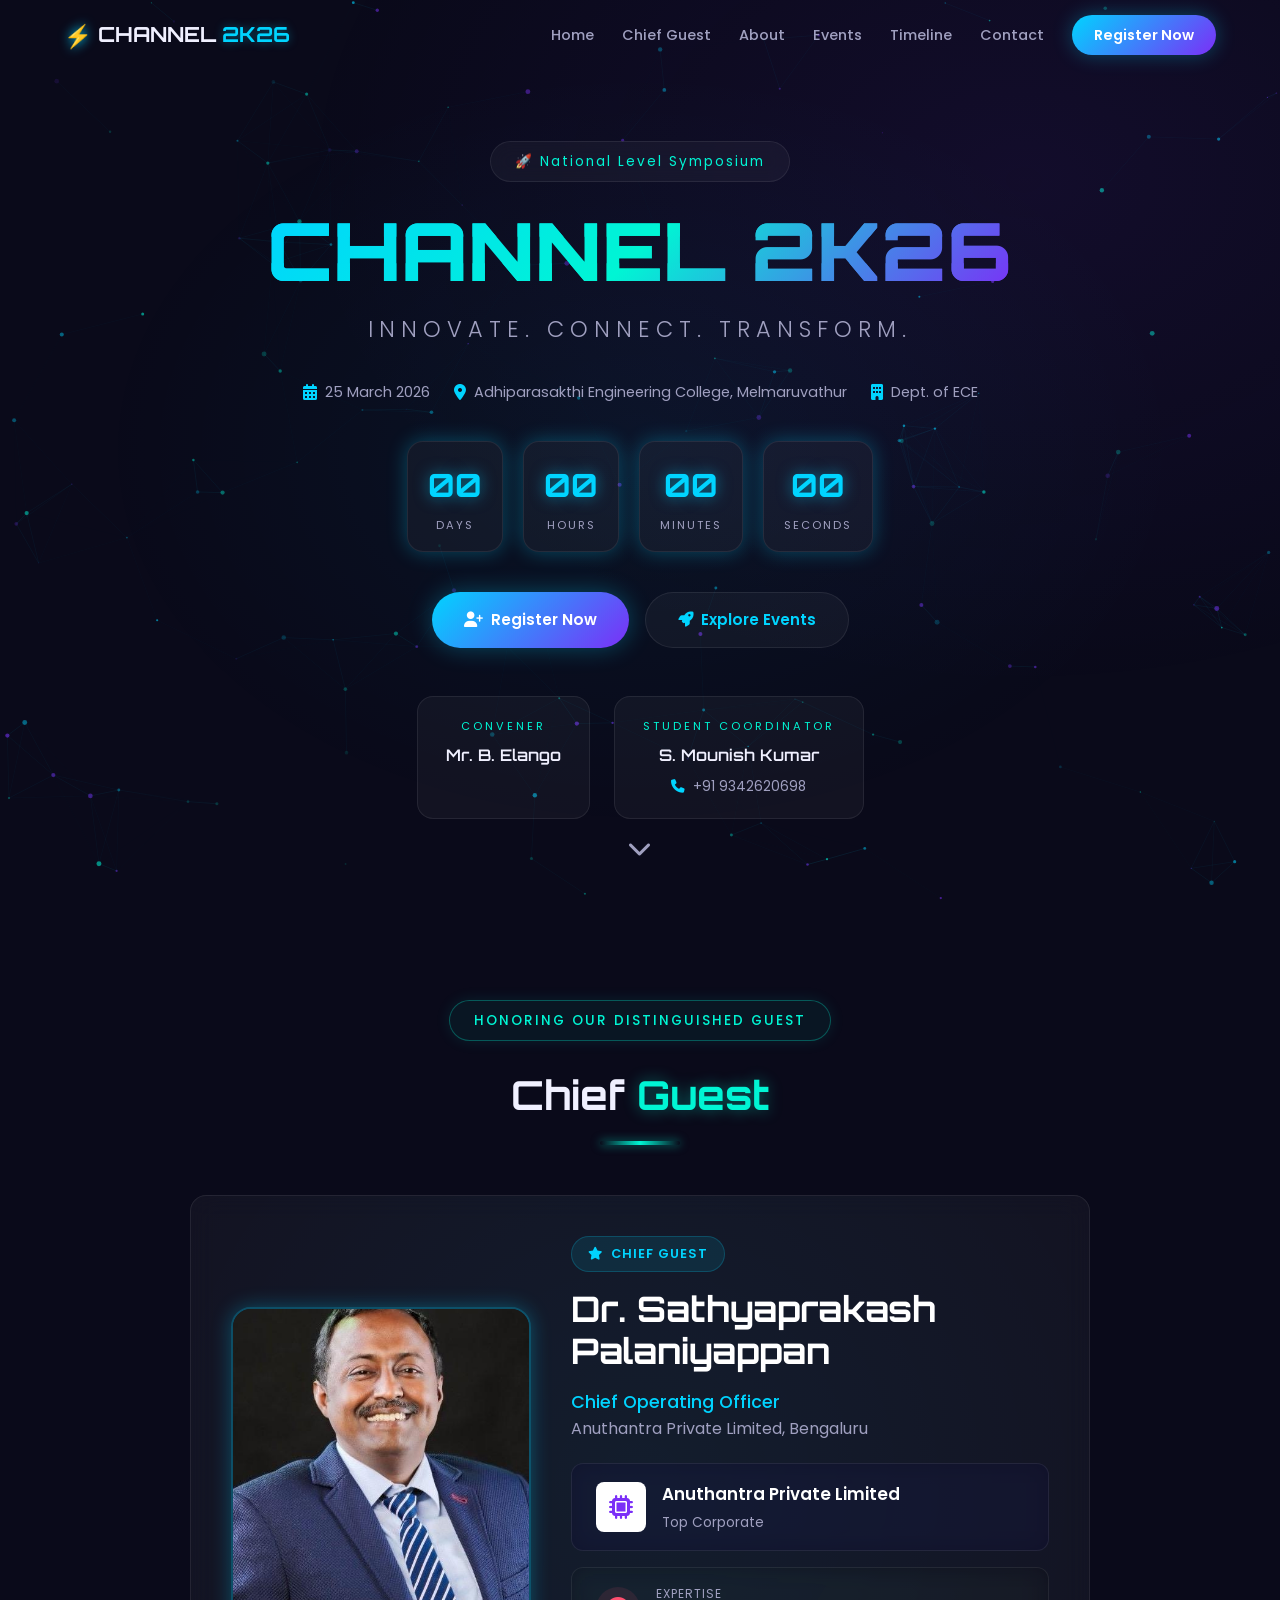
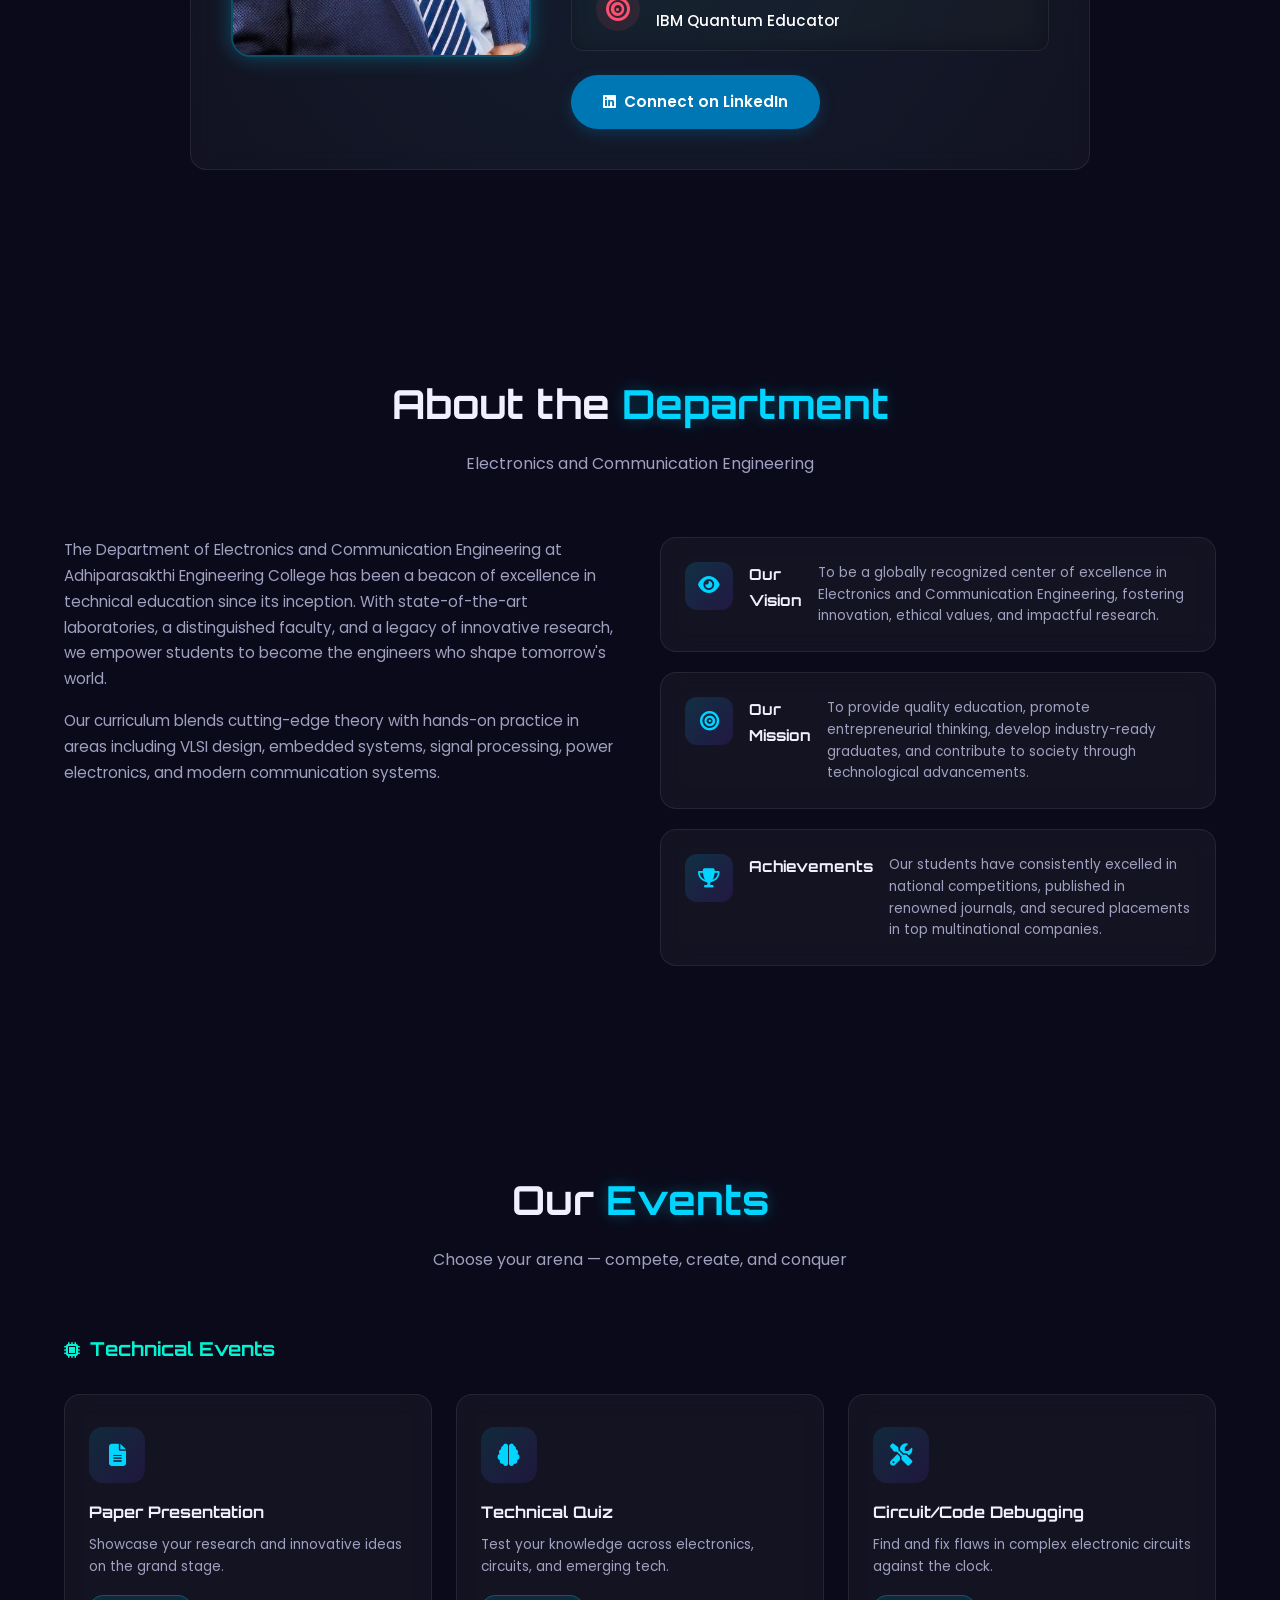
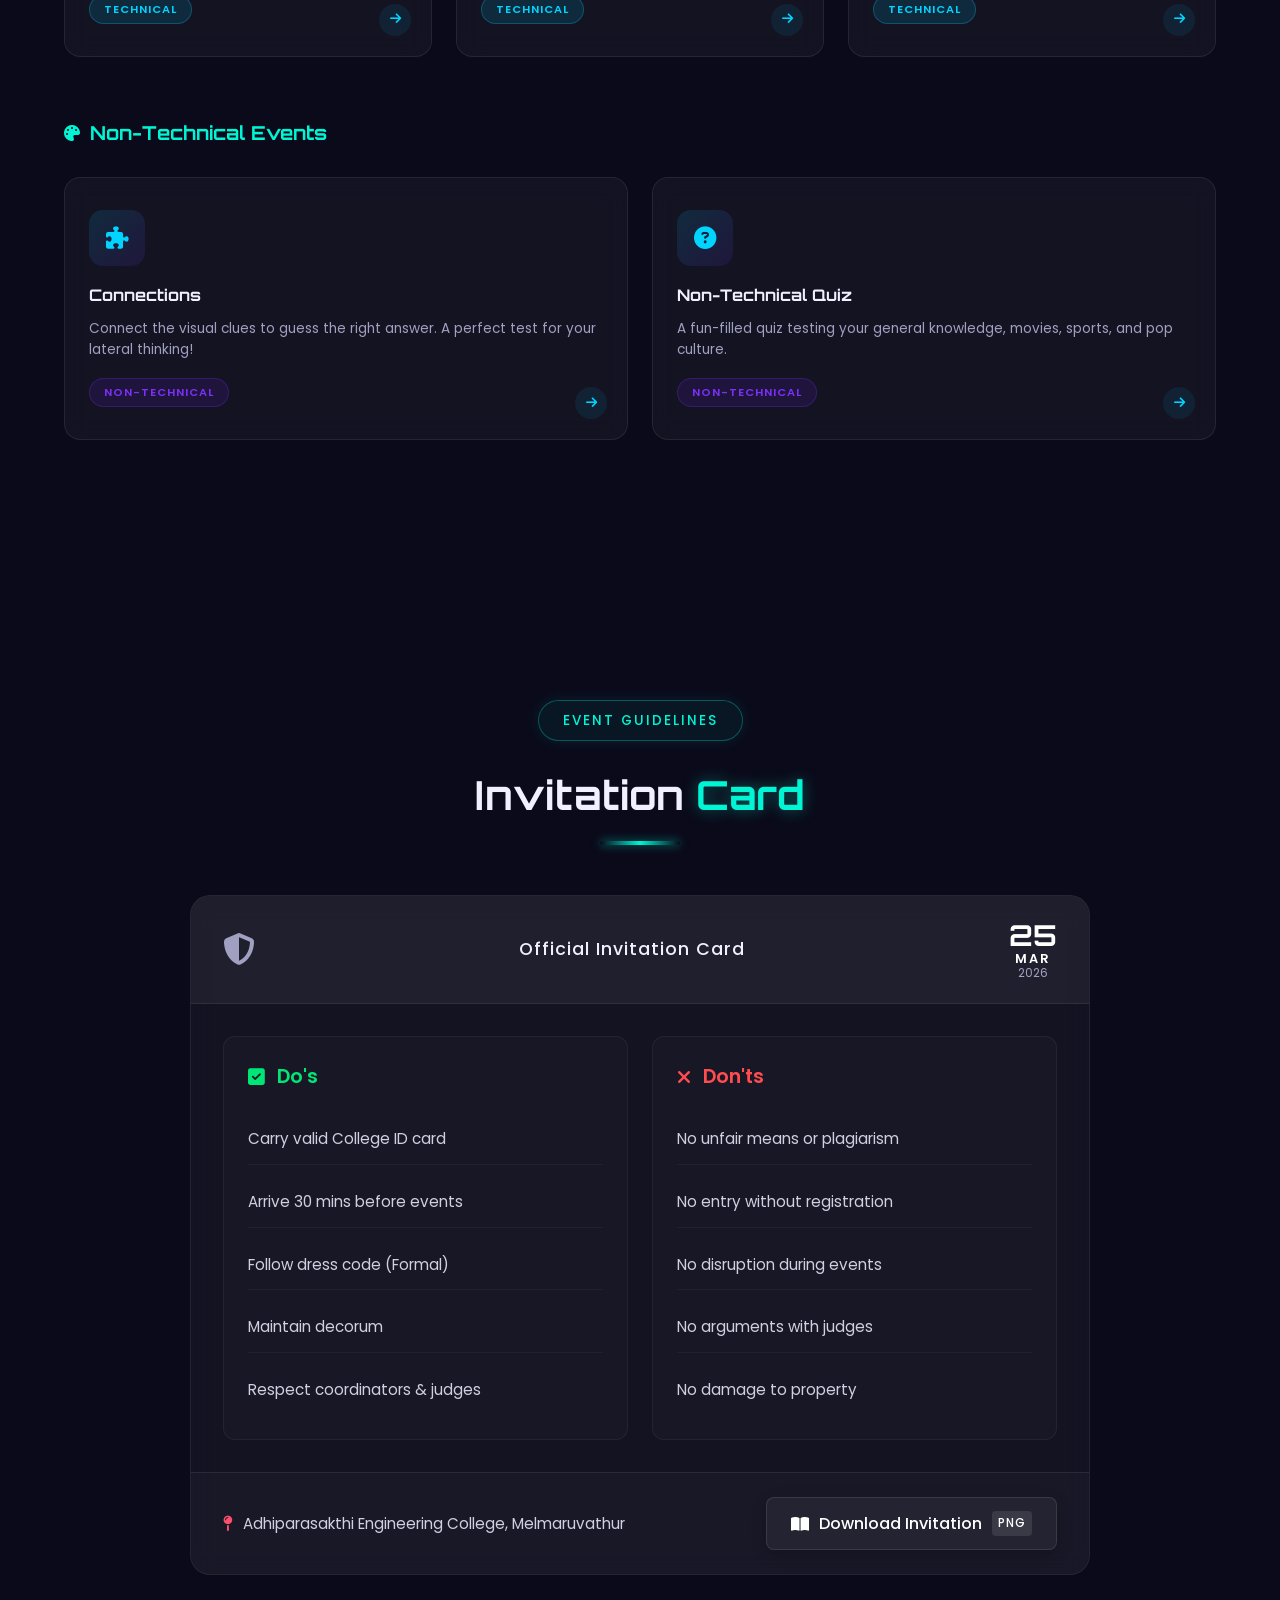
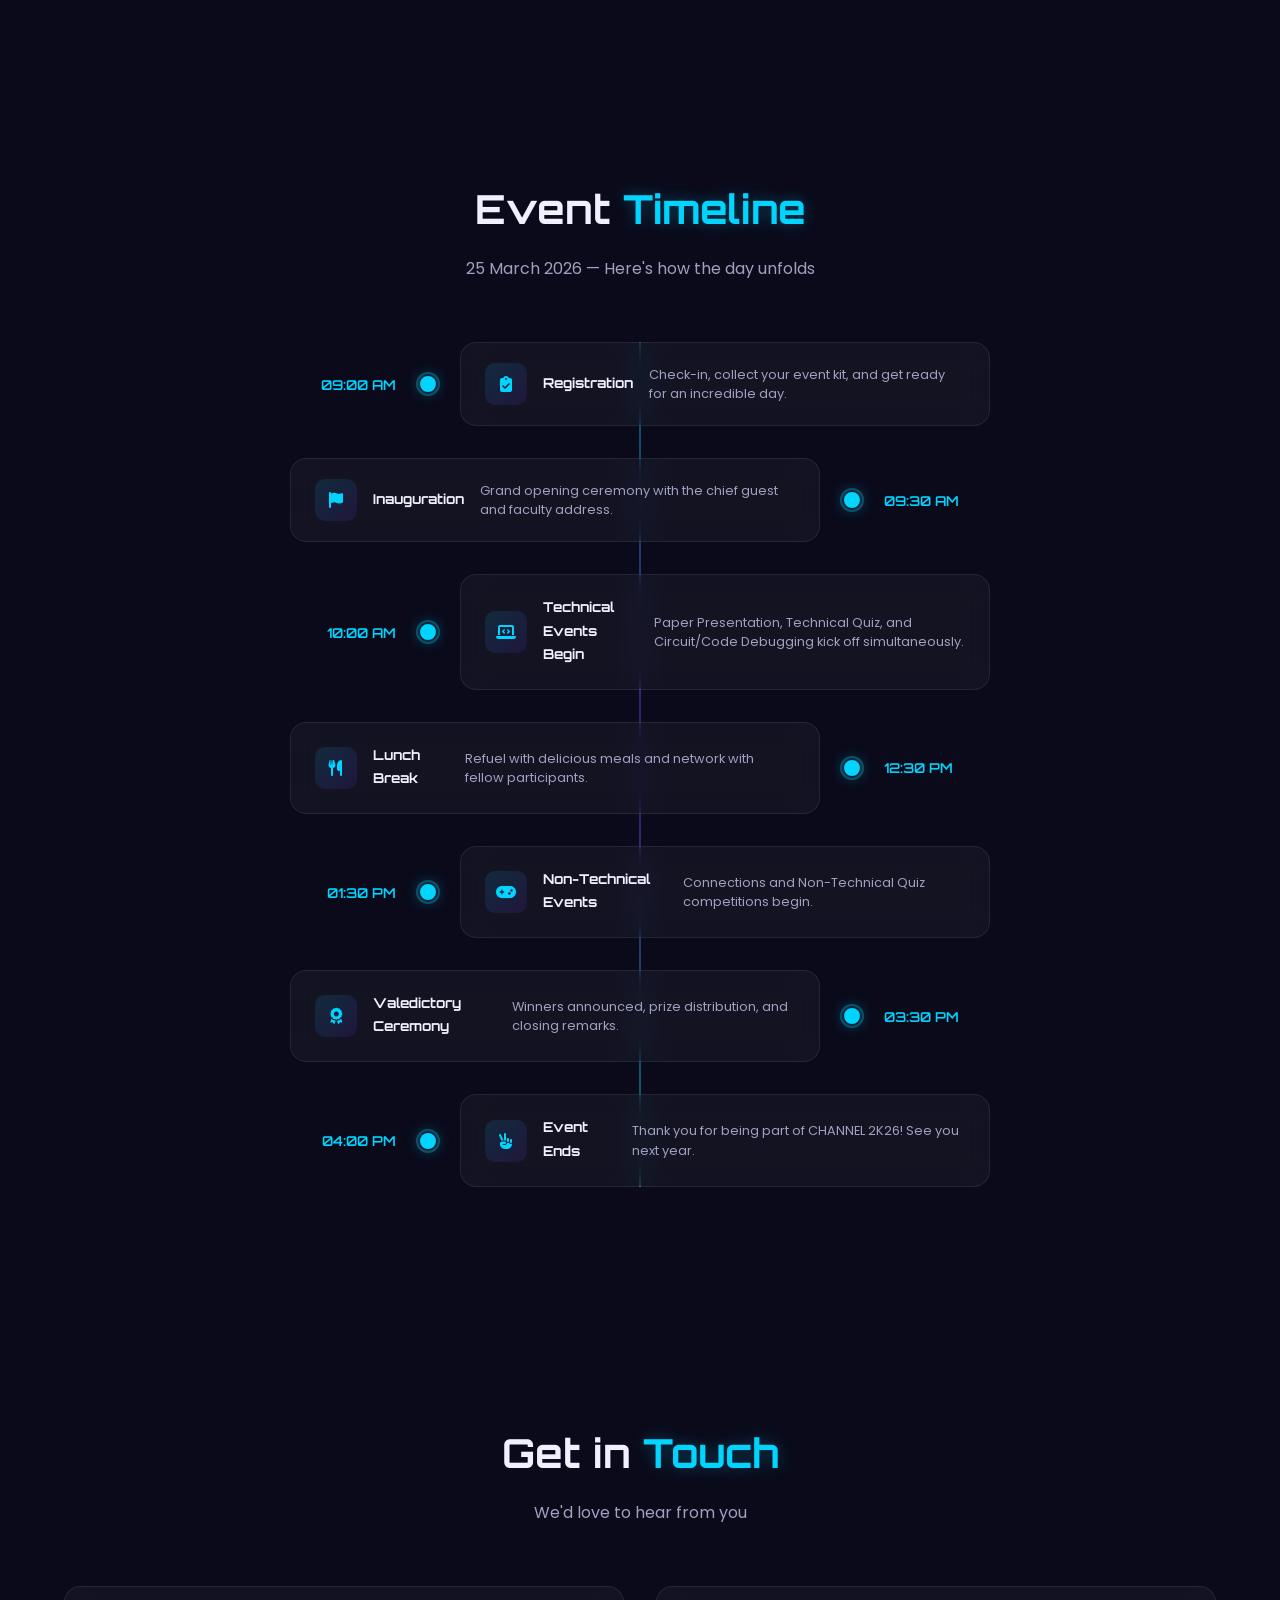
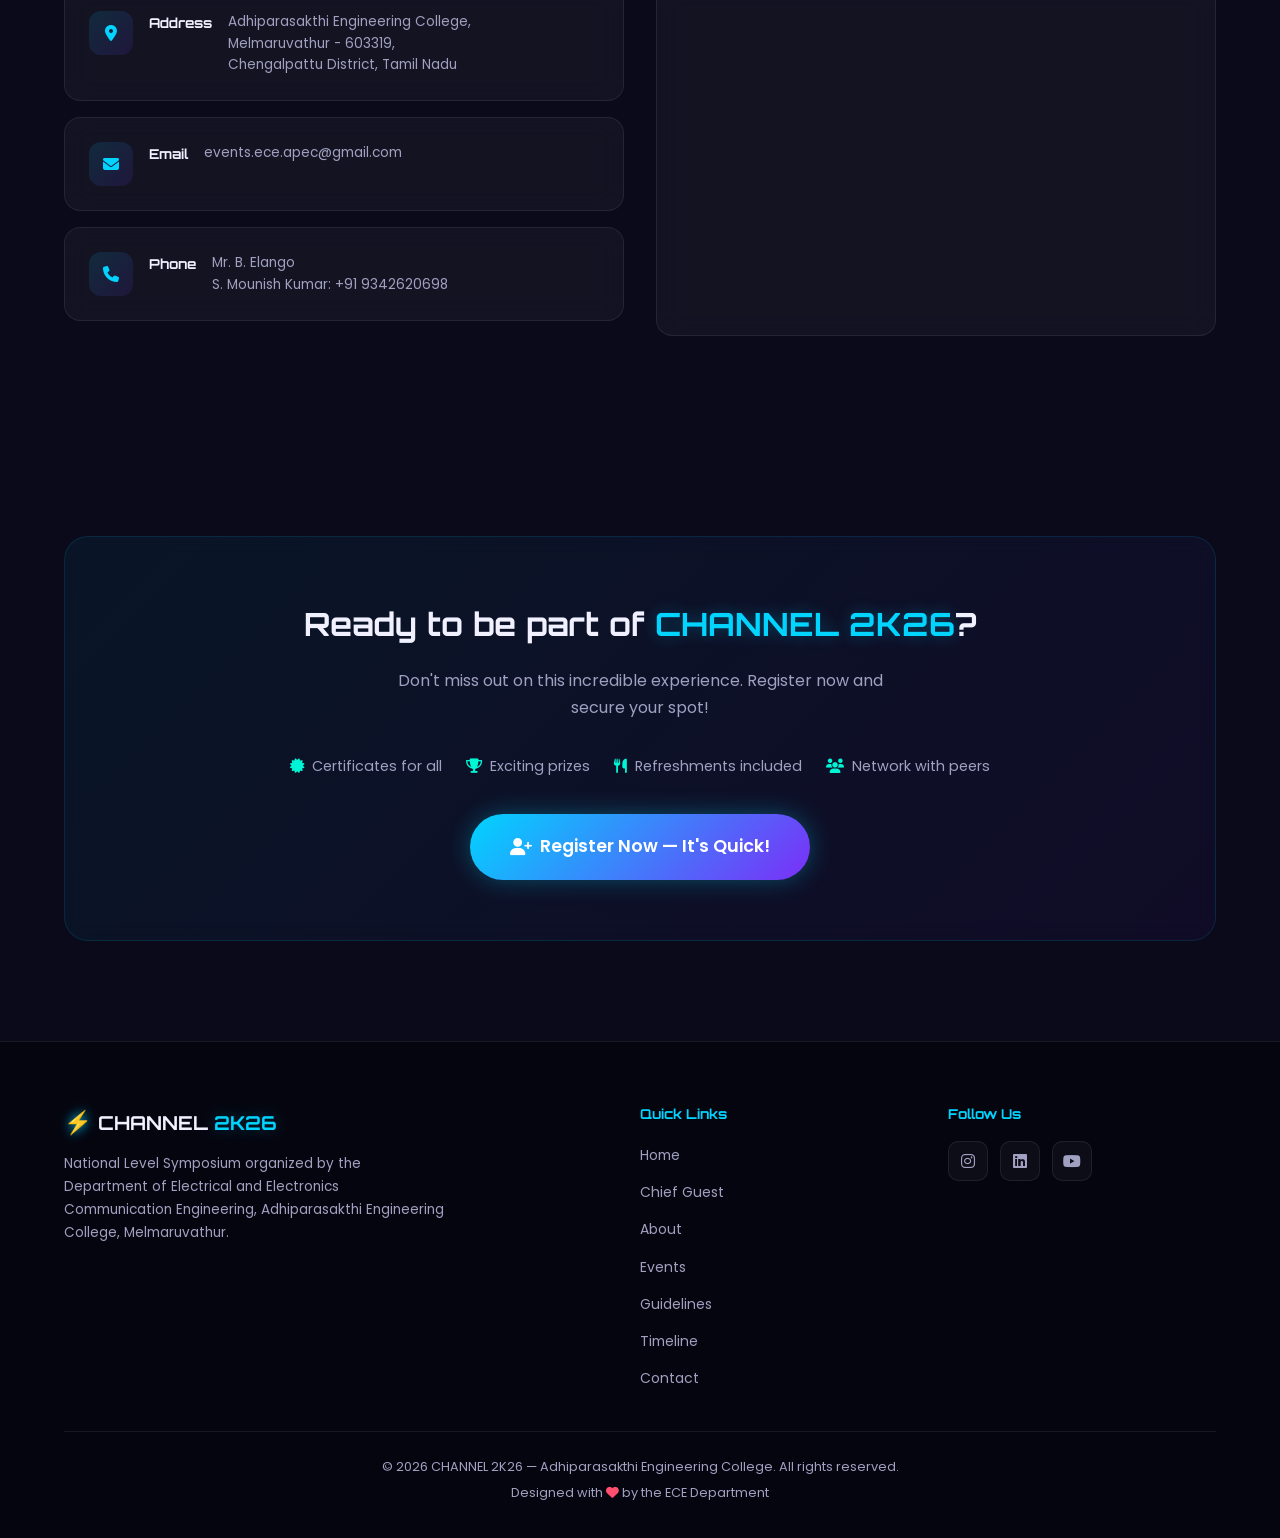
==== index.html @ 482ee291 "Add files via upload" ====
<!DOCTYPE html>
<html lang="en">

<head>
  <meta charset="UTF-8">
  <meta name="viewport" content="width=device-width, initial-scale=1.0">
  <title>CHANNEL 2K26 | National Level Symposium</title>
  <link rel="icon" type="image/png" href="favicon.png">
  <meta name="description"
    content="CHANNEL 2K26 - National Level Symposium organized by the Department of Electronics and Communication Engineering, Adhiparasakthi Engineering College, Melmaruvathur. March 25, 2026.">
  <link rel="preconnect" href="https://fonts.googleapis.com">
  <link rel="preconnect" href="https://fonts.gstatic.com" crossorigin>
  <link
    href="https://fonts.googleapis.com/css2?family=Orbitron:wght@400;500;600;700;800;900&family=Poppins:wght@300;400;500;600;700&display=swap"
    rel="stylesheet">
  <link rel="stylesheet" href="https://cdnjs.cloudflare.com/ajax/libs/font-awesome/6.5.1/css/all.min.css">
  <link rel="stylesheet" href="styles.css">
</head>

<body>

  <!-- ========== LOADING SCREEN ========== -->
  <div id="loader">
    <div class="loader-content">
      <div class="loader-ring"></div>
      <div class="loader-ring"></div>
      <div class="loader-ring"></div>
      <h2 class="loader-text">CHANNEL 2K26</h2>
      <p class="loader-sub">Loading Experience...</p>
    </div>
  </div>

  <!-- ========== PARTICLE CANVAS ========== -->
  <canvas id="particles-canvas"></canvas>

  <!-- ========== NAVBAR ========== -->
  <nav id="navbar">
    <div class="nav-container">
      <a href="#home" class="nav-logo">
        <span class="logo-icon">⚡</span> CHANNEL <span class="logo-accent">2K26</span>
      </a>
      <ul class="nav-links" id="navLinks">
        <li><a href="#home">Home</a></li>
        <li><a href="#guest">Chief Guest</a></li>
        <li><a href="#about">About</a></li>
        <li><a href="#events">Events</a></li>
        <li><a href="#timeline">Timeline</a></li>
        <li><a href="#contact">Contact</a></li>
        <li><a href="#register" class="nav-btn">Register Now</a></li>
      </ul>
      <button class="hamburger" id="hamburger" aria-label="Toggle navigation menu">
        <span></span><span></span><span></span>
      </button>
    </div>
  </nav>

  <!-- ========== HERO SECTION ========== -->
  <section id="home" class="hero-section">
    <div class="hero-content">
      <p class="hero-badge">🚀 National Level Symposium</p>
      <h1 class="hero-title glitch" data-text="CHANNEL 2K26">CHANNEL 2K26</h1>
      <p class="hero-tagline">Innovate. Connect. Transform.</p>

      <div class="hero-info">
        <div class="hero-info-item">
          <i class="fas fa-calendar-alt"></i>
          <span>25 March 2026</span>
        </div>
        <div class="hero-info-item">
          <i class="fas fa-map-marker-alt"></i>
          <span>Adhiparasakthi Engineering College, Melmaruvathur</span>
        </div>
        <div class="hero-info-item">
          <i class="fas fa-building"></i>
          <span>Dept. of ECE</span>
        </div>
      </div>

      <!-- Countdown Timer -->
      <div class="countdown" id="countdown">
        <div class="countdown-item">
          <span id="days" class="countdown-value">00</span>
          <span class="countdown-label">Days</span>
        </div>
        <div class="countdown-item">
          <span id="hours" class="countdown-value">00</span>
          <span class="countdown-label">Hours</span>
        </div>
        <div class="countdown-item">
          <span id="minutes" class="countdown-value">00</span>
          <span class="countdown-label">Minutes</span>
        </div>
        <div class="countdown-item">
          <span id="seconds" class="countdown-value">00</span>
          <span class="countdown-label">Seconds</span>
        </div>
      </div>

      <div class="hero-buttons">
        <a href="#register" class="btn btn-primary">
          <i class="fas fa-user-plus"></i> Register Now
        </a>
        <a href="#events" class="btn btn-secondary">
          <i class="fas fa-rocket"></i> Explore Events
        </a>
      </div>

      <!-- Convener & Secretary -->
      <div class="hero-officials">
        <div class="official-card">
          <div class="official-role">Convener</div>
          <div class="official-name">Mr. B. Elango</div>
        </div>
        <div class="official-card">
          <div class="official-role">Student Coordinator</div>
          <div class="official-name">S. Mounish Kumar</div>
          <div class="official-phone"><i class="fas fa-phone"></i> +91 9342620698</div>
        </div>
      </div>
    </div>
    <div class="hero-scroll-indicator">
      <i class="fas fa-chevron-down"></i>
    </div>
  </section>

  <!-- ========== CHIEF GUEST ========== -->
  <section id="guest" class="section">
    <div class="container">
      <div class="guest-header" data-reveal>
        <span class="guest-badge">HONORING OUR DISTINGUISHED GUEST</span>
        <h2 class="section-title">Chief <span class="accent guest-accent">Guest</span></h2>
        <div class="title-underline"></div>
      </div>

      <div class="guest-card glass-card" data-reveal>
        <div class="guest-image">
          <img src="chief gust.jpeg" alt="Dr. Sathyaprakash Palaniyappan">
        </div>
        <div class="guest-content">
          <span class="role-badge"><i class="fas fa-star"></i> CHIEF GUEST</span>
          <h3>Dr. Sathyaprakash Palaniyappan</h3>
          <p class="guest-subtitle">
            <span class="highlight">Chief Operating Officer</span><br>
            Anuthantra Private Limited, Bengaluru
          </p>

          <div class="guest-details-box glass-card">
            <div class="company-logo">
               <i class="fas fa-microchip"></i>
            </div>
            <div class="company-info">
              <h4>Anuthantra Private Limited</h4>
              <p>Top Corporate</p>
            </div>
          </div>

          <div class="guest-expertise-box glass-card">
            <div class="expertise-icon">
              <i class="fas fa-bullseye"></i>
            </div>
            <div class="expertise-info">
              <span class="label">EXPERTISE</span>
              <p>IBM Quantum Educator</p>
            </div>
          </div>

          <a href="https://www.linkedin.com/in/dr-sathyaprakash-palaniyappan-44802019?utm_source=share_via&utm_content=profile&utm_medium=member_android" target="_blank" class="btn btn-primary linkedin-btn">
            <i class="fab fa-linkedin"></i> Connect on LinkedIn
          </a>
        </div>
      </div>
    </div>
  </section>

  <!-- ========== ABOUT DEPARTMENT ========== -->
  <section id="about" class="section">
    <div class="container">
      <h2 class="section-title" data-reveal>About the <span class="accent">Department</span></h2>
      <p class="section-subtitle" data-reveal>Electronics and Communication Engineering</p>

      <div class="about-grid">
        <div class="about-text" data-reveal>
          <p>The Department of Electronics and Communication Engineering at Adhiparasakthi Engineering
            College has been a beacon of excellence in technical education since its inception. With state-of-the-art
            laboratories, a distinguished faculty, and a legacy of innovative research, we empower students to become
            the engineers who shape tomorrow's world.</p>
          <p>Our curriculum blends cutting-edge theory with hands-on practice in areas including VLSI design, embedded
            systems, signal processing, power electronics, and modern communication systems.</p>
        </div>
        <div class="about-cards" data-reveal>
          <div class="glass-card about-card">
            <div class="card-icon"><i class="fas fa-eye"></i></div>
            <h3>Our Vision</h3>
            <p>To be a globally recognized center of excellence in Electronics and Communication Engineering,
              fostering innovation, ethical values, and impactful research.</p>
          </div>
          <div class="glass-card about-card">
            <div class="card-icon"><i class="fas fa-bullseye"></i></div>
            <h3>Our Mission</h3>
            <p>To provide quality education, promote entrepreneurial thinking, develop industry-ready graduates, and
              contribute to society through technological advancements.</p>
          </div>
          <div class="glass-card about-card">
            <div class="card-icon"><i class="fas fa-trophy"></i></div>
            <h3>Achievements</h3>
            <p>Our students have consistently excelled in national competitions, published in renowned journals, and
              secured placements in top multinational companies.</p>
          </div>
        </div>
      </div>
    </div>
  </section>


  <!-- ========== EVENTS ========== -->
  <section id="events" class="section">
    <div class="container">
      <h2 class="section-title" data-reveal>Our <span class="accent">Events</span></h2>
      <p class="section-subtitle" data-reveal>Choose your arena — compete, create, and conquer</p>

      <!-- Technical Events -->
      <div class="events-category" data-reveal>
        <h3 class="category-title"><i class="fas fa-microchip"></i> Technical Events</h3>
        <div class="events-grid">
          <div class="glass-card event-card" onclick="openEventModal('paper')" id="event-paper">
            <div class="event-icon"><i class="fas fa-file-alt"></i></div>
            <h4>Paper Presentation</h4>
            <p>Showcase your research and innovative ideas on the grand stage.</p>
            <span class="event-badge">Technical</span>
            <div class="event-card-arrow"><i class="fas fa-arrow-right"></i></div>
          </div>
          <div class="glass-card event-card" onclick="openEventModal('quiz')" id="event-quiz">
            <div class="event-icon"><i class="fas fa-brain"></i></div>
            <h4>Technical Quiz</h4>
            <p>Test your knowledge across electronics, circuits, and emerging tech.</p>
            <span class="event-badge">Technical</span>
            <div class="event-card-arrow"><i class="fas fa-arrow-right"></i></div>
          </div>
          <div class="glass-card event-card" onclick="openEventModal('circuitdebug')" id="event-circuitdebug">
            <div class="event-icon"><i class="fas fa-tools"></i></div>
            <h4>Circuit/Code Debugging</h4>
            <p>Find and fix flaws in complex electronic circuits against the clock.</p>
            <span class="event-badge">Technical</span>
            <div class="event-card-arrow"><i class="fas fa-arrow-right"></i></div>
          </div>
        </div>
      </div>

      <!-- Non-Technical Events -->
      <div class="events-category" data-reveal>
        <h3 class="category-title"><i class="fas fa-palette"></i> Non-Technical Events</h3>
        <div class="events-grid">
          <div class="glass-card event-card" onclick="openEventModal('connections')" id="event-connections">
            <div class="event-icon"><i class="fas fa-puzzle-piece"></i></div>
            <h4>Connections</h4>
            <p>Connect the visual clues to guess the right answer. A perfect test for your lateral thinking!</p>
            <span class="event-badge non-tech">Non-Technical</span>
            <div class="event-card-arrow"><i class="fas fa-arrow-right"></i></div>
          </div>
          <div class="glass-card event-card" onclick="openEventModal('nontechquiz')" id="event-nontechquiz">
            <div class="event-icon"><i class="fas fa-question-circle"></i></div>
            <h4>Non-Technical Quiz</h4>
            <p>A fun-filled quiz testing your general knowledge, movies, sports, and pop culture.</p>
            <span class="event-badge non-tech">Non-Technical</span>
            <div class="event-card-arrow"><i class="fas fa-arrow-right"></i></div>
          </div>
        </div>
      </div>
    </div>
  </section>

  <!-- ========== EVENT MODAL ========== -->
  <div id="eventModal" class="modal-overlay" onclick="closeModalOutside(event)">
    <div class="modal-content glass-card">
      <button class="modal-close" onclick="closeEventModal()" aria-label="Close modal">&times;</button>
      <div class="modal-icon" id="modalIcon"></div>
      <h2 id="modalTitle" class="modal-title"></h2>
      <span id="modalBadge" class="event-badge modal-badge"></span>
      <p id="modalDescription" class="modal-description"></p>
      <div class="modal-details">
        <div class="modal-detail-item">
          <i class="fas fa-map-marker-alt"></i>
          <span><strong>Venue:</strong> APEC Library</span>
        </div>
        <div class="modal-detail-item">
          <i class="fas fa-indian-rupee-sign"></i>
          <span><strong>Registration Fee:</strong> <span id="modalFee"></span></span>
        </div>
      </div>
      <div class="modal-cert">
        <i class="fas fa-certificate"></i> Certificates will be provided to all participants
      </div>
      <a href="paper-rules.html" target="_blank" class="btn btn-secondary modal-rules-btn" id="modalRulesBtn" style="display: none; width: 100%; justify-content: center; margin-bottom: 10px;">
        <i class="fas fa-book-open"></i> Conditions/rules for Paper Presentation
      </a>
      <a href="paper-themes.html" target="_blank" class="btn btn-secondary modal-themes-btn" id="modalThemesBtn" style="display: none; width: 100%; justify-content: center; margin-bottom: 15px;">
        <i class="fas fa-list"></i> Themes
      </a>
      <a href="https://docs.google.com/forms/d/e/1FAIpQLSdzfsX9piEjzStLXYPApE0Ah_ENW8Fodf111CYCQuf_XEUpxQ/viewform?usp=publish-editor" target="_blank" class="btn btn-primary modal-register-btn"
        id="modalRegisterBtn">
        <i class="fas fa-user-plus"></i> Register Now
      </a>
    </div>
  </div>

  <!-- ========== EVENT GUIDELINES & INVITATION ========== -->
  <section id="guidelines" class="section">
    <div class="container">
      <div class="guest-header" data-reveal>
        <span class="guest-badge">EVENT GUIDELINES</span>
        <h2 class="section-title">Invitation <span class="accent guest-accent">Card</span></h2>
        <div class="title-underline"></div>
      </div>

      <div class="invitation-card glass-card" data-reveal>
        <div class="invitation-header">
           <div class="invitation-logo">
             <i class="fas fa-shield-alt"></i>
           </div>
           <div class="invitation-title">Official Invitation Card</div>
           <div class="invitation-date">
             <span class="date-day">25</span>
             <span class="date-month">MAR</span>
             <span class="date-year">2026</span>
           </div>
        </div>
        
        <div class="invitation-body">
          <div class="rules-box dos">
             <h3 class="rules-title dos-title"><i class="fas fa-check-square"></i> Do's</h3>
             <ul class="rules-list">
               <li>Carry valid College ID card</li>
               <li>Arrive 30 mins before events</li>
               <li>Follow dress code (Formal)</li>
               <li>Maintain decorum</li>
               <li>Respect coordinators & judges</li>
             </ul>
          </div>
          <div class="rules-box donts">
             <h3 class="rules-title donts-title"><i class="fas fa-times" style="color: #ff4d4f;"></i> Don'ts</h3>
             <ul class="rules-list">
               <li>No unfair means or plagiarism</li>
               <li>No entry without registration</li>
               <li>No disruption during events</li>
               <li>No arguments with judges</li>
               <li>No damage to property</li>
             </ul>
          </div>
        </div>

        <div class="invitation-footer">
          <div class="invitation-location">
            <i class="fas fa-map-pin" style="color: #ff4f6f;"></i> Adhiparasakthi Engineering College, Melmaruvathur
          </div>
          <a href="invitation.png" download class="invitation-download-btn">
             <i class="fas fa-book-open"></i> Download Invitation <span class="format-badge">PNG</span>
          </a>
        </div>
      </div>
    </div>
  </section>

  <!-- ========== TIMELINE ========== -->
  <section id="timeline" class="section">
    <div class="container">
      <h2 class="section-title" data-reveal>Event <span class="accent">Timeline</span></h2>
      <p class="section-subtitle" data-reveal>25 March 2026 — Here's how the day unfolds</p>

      <div class="timeline">
        <div class="timeline-item" data-reveal>
          <div class="timeline-time">09:00 AM</div>
          <div class="timeline-dot"></div>
          <div class="glass-card timeline-card">
            <div class="timeline-icon"><i class="fas fa-clipboard-check"></i></div>
            <h4>Registration</h4>
            <p>Check-in, collect your event kit, and get ready for an incredible day.</p>
          </div>
        </div>
        <div class="timeline-item" data-reveal>
          <div class="timeline-time">09:30 AM</div>
          <div class="timeline-dot"></div>
          <div class="glass-card timeline-card">
            <div class="timeline-icon"><i class="fas fa-flag"></i></div>
            <h4>Inauguration</h4>
            <p>Grand opening ceremony with the chief guest and faculty address.</p>
          </div>
        </div>
        <div class="timeline-item" data-reveal>
          <div class="timeline-time">10:00 AM</div>
          <div class="timeline-dot"></div>
          <div class="glass-card timeline-card">
            <div class="timeline-icon"><i class="fas fa-laptop-code"></i></div>
            <h4>Technical Events Begin</h4>
            <p>Paper Presentation, Technical Quiz, and Circuit/Code Debugging kick off simultaneously.</p>
          </div>
        </div>
        <div class="timeline-item" data-reveal>
          <div class="timeline-time">12:30 PM</div>
          <div class="timeline-dot"></div>
          <div class="glass-card timeline-card">
            <div class="timeline-icon"><i class="fas fa-utensils"></i></div>
            <h4>Lunch Break</h4>
            <p>Refuel with delicious meals and network with fellow participants.</p>
          </div>
        </div>
        <div class="timeline-item" data-reveal>
          <div class="timeline-time">01:30 PM</div>
          <div class="timeline-dot"></div>
          <div class="glass-card timeline-card">
            <div class="timeline-icon"><i class="fas fa-gamepad"></i></div>
            <h4>Non-Technical Events</h4>
            <p>Connections and Non-Technical Quiz competitions begin.</p>
          </div>
        </div>
        <div class="timeline-item" data-reveal>
          <div class="timeline-time">03:30 PM</div>
          <div class="timeline-dot"></div>
          <div class="glass-card timeline-card">
            <div class="timeline-icon"><i class="fas fa-award"></i></div>
            <h4>Valedictory Ceremony</h4>
            <p>Winners announced, prize distribution, and closing remarks.</p>
          </div>
        </div>
        <div class="timeline-item" data-reveal>
          <div class="timeline-time">04:00 PM</div>
          <div class="timeline-dot"></div>
          <div class="glass-card timeline-card">
            <div class="timeline-icon"><i class="fas fa-hand-peace"></i></div>
            <h4>Event Ends</h4>
            <p>Thank you for being part of CHANNEL 2K26! See you next year.</p>
          </div>
        </div>
      </div>
    </div>
  </section>


  <!-- ========== CONTACT ========== -->
  <section id="contact" class="section">
    <div class="container">
      <h2 class="section-title" data-reveal>Get in <span class="accent">Touch</span></h2>
      <p class="section-subtitle" data-reveal>We'd love to hear from you</p>

      <div class="contact-grid" data-reveal>
        <div class="contact-info">
          <div class="glass-card contact-card">
            <div class="contact-icon"><i class="fas fa-map-marker-alt"></i></div>
            <h4>Address</h4>
            <p>Adhiparasakthi Engineering College,<br>Melmaruvathur - 603319,<br>Chengalpattu District, Tamil Nadu</p>
          </div>
          <div class="glass-card contact-card">
            <div class="contact-icon"><i class="fas fa-envelope"></i></div>
            <h4>Email</h4>
            <p>events.ece.apec@gmail.com</p>
          </div>
          <div class="glass-card contact-card">
            <div class="contact-icon"><i class="fas fa-phone"></i></div>
            <h4>Phone</h4>
            <p>Mr. B. Elango<br>S. Mounish Kumar: +91 9342620698</p>
          </div>
        </div>
        <div class="contact-map glass-card">
          <iframe
            src="https://maps.google.com/maps?q=12.436921,79.821985&t=&z=15&ie=UTF8&iwloc=&output=embed"
            width="100%" height="100%" style="border:0; border-radius: 16px;" allowfullscreen="" loading="lazy"
            referrerpolicy="no-referrer-when-downgrade" title="Adhiparasakthi Engineering College Location">
          </iframe>
        </div>
      </div>
    </div>
  </section>

  <!-- ========== REGISTER CTA ========== -->
  <section id="register" class="section register-section">
    <div class="container">
      <div class="register-cta" data-reveal>
        <h2>Ready to be part of <span class="accent">CHANNEL 2K26</span>?</h2>
        <p>Don't miss out on this incredible experience. Register now and secure your spot!</p>
        <div class="register-features">
          <div class="register-feature"><i class="fas fa-certificate"></i> Certificates for all</div>
          <div class="register-feature"><i class="fas fa-trophy"></i> Exciting prizes</div>
          <div class="register-feature"><i class="fas fa-utensils"></i> Refreshments included</div>
          <div class="register-feature"><i class="fas fa-users"></i> Network with peers</div>
        </div>
        <a href="https://docs.google.com/forms/d/e/1FAIpQLSdzfsX9piEjzStLXYPApE0Ah_ENW8Fodf111CYCQuf_XEUpxQ/viewform?usp=publish-editor" target="_blank" class="btn btn-primary btn-large">
          <i class="fas fa-user-plus"></i> Register Now — It's Quick!
        </a>
      </div>
    </div>
  </section>

  <!-- ========== FOOTER ========== -->
  <footer id="footer">
    <div class="container">
      <div class="footer-grid">
        <div class="footer-brand">
          <h3><span class="logo-icon">⚡</span> CHANNEL <span class="accent">2K26</span></h3>
          <p>National Level Symposium organized by the Department of Electrical and Electronics Communication
            Engineering, Adhiparasakthi Engineering College, Melmaruvathur.</p>
        </div>
        <div class="footer-links">
          <h4>Quick Links</h4>
          <ul>
            <li><a href="#home">Home</a></li>
            <li><a href="#guest">Chief Guest</a></li>
            <li><a href="#about">About</a></li>
            <li><a href="#events">Events</a></li>
            <li><a href="#guidelines">Guidelines</a></li>
            <li><a href="#timeline">Timeline</a></li>
            <li><a href="#contact">Contact</a></li>
          </ul>
        </div>
        <div class="footer-social">
          <h4>Follow Us</h4>
          <div class="social-icons">
            <a href="https://instagram.com/apec1984" target="_blank" aria-label="Instagram"><i class="fab fa-instagram"></i></a>
            <a href="https://www.linkedin.com/school/adhiparasakthi-engineering-college/" target="_blank" aria-label="LinkedIn"><i class="fab fa-linkedin"></i></a>
            <a href="https://youtube.com/@apec1984?si=1TilGqjEQjwXaAqD" target="_blank" aria-label="YouTube"><i class="fab fa-youtube"></i></a>
          </div>
        </div>
      </div>
      <div class="footer-bottom">
        <p>&copy; 2026 CHANNEL 2K26 — Adhiparasakthi Engineering College. All rights reserved.</p>
        <p>Designed with <i class="fas fa-heart" style="color: #ff4f6f;"></i> by the ECE Department</p>
      </div>
    </div>
  </footer>

  <script src="script.js"></script>
</body>

</html>
---- styles.css ----
/* ============================================
   CHANNEL 2K26 — Styles
   Dark Futuristic Glassmorphism Theme
   ============================================ */

/* ---------- CSS Variables ---------- */
:root {
  --bg-primary: #0a0a1a;
  --bg-secondary: #0d0d2b;
  --bg-card: rgba(15, 15, 45, 0.6);
  --neon-blue: #00d4ff;
  --neon-cyan: #00f5d4;
  --neon-violet: #7b2ff7;
  --neon-pink: #ff4f6f;
  --accent: #00d4ff;
  --text-primary: #f0f0ff;
  --text-secondary: #a0a0c0;
  --glass-bg: rgba(255, 255, 255, 0.04);
  --glass-border: rgba(255, 255, 255, 0.08);
  --glass-shadow: 0 8px 32px rgba(0, 0, 0, 0.4);
  --glow-blue: 0 0 20px rgba(0, 212, 255, 0.3);
  --glow-violet: 0 0 20px rgba(123, 47, 247, 0.3);
  --radius: 16px;
  --radius-sm: 10px;
  --transition: 0.3s cubic-bezier(0.4, 0, 0.2, 1);
  --font-heading: 'Orbitron', sans-serif;
  --font-body: 'Poppins', sans-serif;
}

/* ---------- Reset & Base ---------- */
*,
*::before,
*::after {
  margin: 0;
  padding: 0;
  box-sizing: border-box;
}

html {
  scroll-behavior: smooth;
  scroll-padding-top: 80px;
}

body {
  font-family: var(--font-body);
  background: var(--bg-primary);
  color: var(--text-primary);
  overflow-x: hidden;
  line-height: 1.7;
}

a {
  text-decoration: none;
  color: inherit;
}

ul {
  list-style: none;
}

img {
  max-width: 100%;
  display: block;
}

.container {
  max-width: 1200px;
  margin: 0 auto;
  padding: 0 24px;
}

/* ---------- Particle Canvas ---------- */
#particles-canvas {
  position: fixed;
  top: 0;
  left: 0;
  width: 100%;
  height: 100%;
  z-index: 0;
  pointer-events: none;
}

/* ============================================
   LOADING SCREEN
   ============================================ */
#loader {
  position: fixed;
  top: 0;
  left: 0;
  width: 100%;
  height: 100%;
  background: var(--bg-primary);
  display: flex;
  align-items: center;
  justify-content: center;
  z-index: 10000;
  transition: opacity 0.6s ease, visibility 0.6s ease;
}

#loader.hidden {
  opacity: 0;
  visibility: hidden;
}

.loader-content {
  text-align: center;
  position: relative;
}

.loader-ring {
  position: absolute;
  top: 50%;
  left: 50%;
  transform: translate(-50%, -50%);
  border-radius: 50%;
  border: 2px solid transparent;
  animation: loaderSpin 1.5s linear infinite;
}

.loader-ring:nth-child(1) {
  width: 120px;
  height: 120px;
  border-top-color: var(--neon-blue);
  animation-duration: 1.5s;
}

.loader-ring:nth-child(2) {
  width: 150px;
  height: 150px;
  border-right-color: var(--neon-violet);
  animation-duration: 2s;
  animation-direction: reverse;
}

.loader-ring:nth-child(3) {
  width: 180px;
  height: 180px;
  border-bottom-color: var(--neon-cyan);
  animation-duration: 2.5s;
}

@keyframes loaderSpin {
  0% { transform: translate(-50%, -50%) rotate(0deg); }
  100% { transform: translate(-50%, -50%) rotate(360deg); }
}

.loader-text {
  font-family: var(--font-heading);
  font-size: 1.5rem;
  color: var(--neon-blue);
  text-shadow: 0 0 20px rgba(0, 212, 255, 0.5);
  animation: loaderPulse 1.5s ease-in-out infinite;
  margin-top: 110px;
}

.loader-sub {
  color: var(--text-secondary);
  font-size: 0.85rem;
  margin-top: 8px;
  letter-spacing: 3px;
  text-transform: uppercase;
}

@keyframes loaderPulse {
  0%, 100% { opacity: 0.5; }
  50% { opacity: 1; }
}

/* ============================================
   NAVBAR
   ============================================ */
#navbar {
  position: fixed;
  top: 0;
  left: 0;
  width: 100%;
  z-index: 1000;
  padding: 16px 0;
  transition: var(--transition);
  background: transparent;
}

#navbar.scrolled {
  background: rgba(10, 10, 26, 0.85);
  backdrop-filter: blur(20px);
  -webkit-backdrop-filter: blur(20px);
  border-bottom: 1px solid var(--glass-border);
  padding: 10px 0;
  box-shadow: 0 4px 30px rgba(0, 212, 255, 0.08);
}

.nav-container {
  max-width: 1200px;
  margin: 0 auto;
  padding: 0 24px;
  display: flex;
  align-items: center;
  justify-content: space-between;
}

.nav-logo {
  font-family: var(--font-heading);
  font-size: 1.3rem;
  font-weight: 700;
  color: var(--text-primary);
  display: flex;
  align-items: center;
  gap: 6px;
}

.logo-icon {
  font-size: 1.4rem;
  filter: drop-shadow(0 0 6px var(--neon-blue));
}

.logo-accent {
  color: var(--neon-blue);
  text-shadow: 0 0 10px rgba(0, 212, 255, 0.4);
}

.nav-links {
  display: flex;
  align-items: center;
  gap: 28px;
}

.nav-links a {
  font-size: 0.9rem;
  font-weight: 500;
  color: var(--text-secondary);
  transition: var(--transition);
  position: relative;
}

.nav-links a::after {
  content: '';
  position: absolute;
  bottom: -4px;
  left: 0;
  width: 0;
  height: 2px;
  background: var(--neon-blue);
  transition: width var(--transition);
  box-shadow: var(--glow-blue);
}

.nav-links a:hover {
  color: var(--neon-blue);
}

.nav-links a:hover::after {
  width: 100%;
}

.nav-btn {
  background: linear-gradient(135deg, var(--neon-blue), var(--neon-violet));
  padding: 10px 22px !important;
  border-radius: 50px;
  color: #fff !important;
  font-weight: 600 !important;
  box-shadow: 0 0 20px rgba(0, 212, 255, 0.3);
  transition: var(--transition) !important;
}

.nav-btn::after {
  display: none !important;
}

.nav-btn:hover {
  transform: translateY(-2px);
  box-shadow: 0 0 30px rgba(0, 212, 255, 0.5);
}

/* Hamburger */
.hamburger {
  display: none;
  flex-direction: column;
  gap: 5px;
  background: none;
  border: none;
  cursor: pointer;
  padding: 5px;
  z-index: 1001;
}

.hamburger span {
  width: 28px;
  height: 2px;
  background: var(--text-primary);
  transition: var(--transition);
  border-radius: 2px;
}

.hamburger.active span:nth-child(1) {
  transform: rotate(45deg) translate(5px, 5px);
}

.hamburger.active span:nth-child(2) {
  opacity: 0;
}

.hamburger.active span:nth-child(3) {
  transform: rotate(-45deg) translate(5px, -5px);
}

/* ============================================
   HERO SECTION
   ============================================ */
.hero-section {
  min-height: 100vh;
  display: flex;
  flex-direction: column;
  align-items: center;
  justify-content: center;
  text-align: center;
  position: relative;
  z-index: 1;
  padding: 120px 24px 60px;
  background: radial-gradient(ellipse at center, rgba(0, 212, 255, 0.05) 0%, transparent 60%),
              radial-gradient(ellipse at 80% 20%, rgba(123, 47, 247, 0.08) 0%, transparent 50%);
}

.hero-content {
  max-width: 900px;
}

.hero-badge {
  display: inline-block;
  background: var(--glass-bg);
  border: 1px solid var(--glass-border);
  backdrop-filter: blur(10px);
  padding: 8px 24px;
  border-radius: 50px;
  font-size: 0.85rem;
  color: var(--neon-cyan);
  margin-bottom: 24px;
  letter-spacing: 2px;
  animation: fadeInDown 1s ease 0.3s both;
}

.hero-title {
  font-family: var(--font-heading);
  font-size: clamp(2.5rem, 8vw, 5rem);
  font-weight: 900;
  background: linear-gradient(135deg, var(--neon-blue), var(--neon-cyan), var(--neon-violet));
  -webkit-background-clip: text;
  -webkit-text-fill-color: transparent;
  background-clip: text;
  text-shadow: none;
  line-height: 1.1;
  margin-bottom: 16px;
  animation: fadeInUp 1s ease 0.5s both;
  position: relative;
}

/* Glitch effect */
.glitch {
  position: relative;
}

.glitch::before,
.glitch::after {
  content: attr(data-text);
  position: absolute;
  top: 0;
  left: 0;
  width: 100%;
  height: 100%;
  background: linear-gradient(135deg, var(--neon-blue), var(--neon-cyan), var(--neon-violet));
  -webkit-background-clip: text;
  -webkit-text-fill-color: transparent;
  background-clip: text;
}

.glitch::before {
  animation: glitch1 3s infinite;
  clip-path: polygon(0 0, 100% 0, 100% 35%, 0 35%);
}

.glitch::after {
  animation: glitch2 3s infinite;
  clip-path: polygon(0 65%, 100% 65%, 100% 100%, 0 100%);
}

@keyframes glitch1 {
  0%, 90%, 100% { transform: translate(0); }
  92% { transform: translate(2px, -1px); }
  94% { transform: translate(-2px, 1px); }
}

@keyframes glitch2 {
  0%, 90%, 100% { transform: translate(0); }
  91% { transform: translate(-2px, 1px); }
  93% { transform: translate(2px, -1px); }
}

.hero-tagline {
  font-size: clamp(1rem, 3vw, 1.4rem);
  color: var(--text-secondary);
  font-weight: 300;
  letter-spacing: 6px;
  text-transform: uppercase;
  margin-bottom: 32px;
  animation: fadeInUp 1s ease 0.7s both;
}

.hero-info {
  display: flex;
  flex-wrap: wrap;
  justify-content: center;
  gap: 24px;
  margin-bottom: 36px;
  animation: fadeInUp 1s ease 0.9s both;
}

.hero-info-item {
  display: flex;
  align-items: center;
  gap: 8px;
  font-size: 0.9rem;
  color: var(--text-secondary);
}

.hero-info-item i {
  color: var(--neon-blue);
  font-size: 1rem;
}

/* ---------- Countdown ---------- */
.countdown {
  display: flex;
  justify-content: center;
  gap: 20px;
  margin-bottom: 40px;
  animation: fadeInUp 1s ease 1.1s both;
}

.countdown-item {
  background: var(--glass-bg);
  border: 1px solid var(--glass-border);
  backdrop-filter: blur(10px);
  border-radius: var(--radius);
  padding: 16px 20px;
  min-width: 80px;
  text-align: center;
  box-shadow: var(--glow-blue);
  transition: var(--transition);
}

.countdown-item:hover {
  transform: translateY(-4px);
  box-shadow: 0 0 30px rgba(0, 212, 255, 0.4);
}

.countdown-value {
  font-family: var(--font-heading);
  font-size: 2rem;
  font-weight: 700;
  color: var(--neon-blue);
  display: block;
  text-shadow: 0 0 15px rgba(0, 212, 255, 0.5);
}

.countdown-label {
  font-size: 0.7rem;
  text-transform: uppercase;
  letter-spacing: 2px;
  color: var(--text-secondary);
  margin-top: 4px;
  display: block;
}

/* ---------- Buttons ---------- */
.btn {
  display: inline-flex;
  align-items: center;
  gap: 8px;
  padding: 14px 32px;
  border-radius: 50px;
  font-family: var(--font-body);
  font-weight: 600;
  font-size: 0.95rem;
  cursor: pointer;
  transition: var(--transition);
  border: none;
  position: relative;
  overflow: hidden;
}

.btn::before {
  content: '';
  position: absolute;
  top: 0;
  left: -100%;
  width: 100%;
  height: 100%;
  background: linear-gradient(90deg, transparent, rgba(255,255,255,0.15), transparent);
  transition: left 0.5s;
}

.btn:hover::before {
  left: 100%;
}

.btn-primary {
  background: linear-gradient(135deg, var(--neon-blue), var(--neon-violet));
  color: #fff;
  box-shadow: 0 0 25px rgba(0, 212, 255, 0.3);
}

.btn-primary:hover {
  transform: translateY(-3px);
  box-shadow: 0 0 40px rgba(0, 212, 255, 0.5);
}

.btn-secondary {
  background: var(--glass-bg);
  border: 1px solid var(--glass-border);
  color: var(--neon-blue);
  backdrop-filter: blur(10px);
}

.btn-secondary:hover {
  background: rgba(0, 212, 255, 0.1);
  border-color: var(--neon-blue);
  transform: translateY(-3px);
  box-shadow: var(--glow-blue);
}

.btn-large {
  padding: 18px 40px;
  font-size: 1.1rem;
}

.hero-buttons {
  display: flex;
  justify-content: center;
  gap: 16px;
  flex-wrap: wrap;
  margin-bottom: 48px;
  animation: fadeInUp 1s ease 1.3s both;
}

/* ---------- Officials ---------- */
.hero-officials {
  display: flex;
  justify-content: center;
  gap: 24px;
  flex-wrap: wrap;
  animation: fadeInUp 1s ease 1.5s both;
}

.official-card {
  background: var(--glass-bg);
  border: 1px solid var(--glass-border);
  backdrop-filter: blur(10px);
  border-radius: var(--radius);
  padding: 20px 28px;
  text-align: center;
  transition: var(--transition);
}

.official-card:hover {
  border-color: rgba(0, 212, 255, 0.3);
  box-shadow: var(--glow-blue);
  transform: translateY(-4px);
}

.official-role {
  font-size: 0.7rem;
  text-transform: uppercase;
  letter-spacing: 3px;
  color: var(--neon-cyan);
  margin-bottom: 6px;
}

.official-name {
  font-family: var(--font-heading);
  font-size: 1rem;
  font-weight: 600;
  margin-bottom: 6px;
}

.official-phone {
  font-size: 0.85rem;
  color: var(--text-secondary);
}

.official-phone i {
  color: var(--neon-blue);
  margin-right: 4px;
}

/* Scroll indicator */
.hero-scroll-indicator {
  position: absolute;
  bottom: 30px;
  left: 50%;
  transform: translateX(-50%);
  animation: bounce 2s infinite;
  color: var(--text-secondary);
  font-size: 1.5rem;
}

@keyframes bounce {
  0%, 20%, 50%, 80%, 100% { transform: translateX(-50%) translateY(0); }
  40% { transform: translateX(-50%) translateY(-12px); }
  60% { transform: translateX(-50%) translateY(-6px); }
}

/* ============================================
   SECTIONS — Common
   ============================================ */
.section {
  padding: 100px 0;
  position: relative;
  z-index: 1;
}

.section-alt {
  /* removed to unify theme */
}

.section-title {
  font-family: var(--font-heading);
  font-size: clamp(1.6rem, 4vw, 2.5rem);
  text-align: center;
  margin-bottom: 12px;
  font-weight: 700;
}

.accent {
  color: var(--neon-blue);
  text-shadow: 0 0 15px rgba(0, 212, 255, 0.3);
}

.section-subtitle {
  text-align: center;
  color: var(--text-secondary);
  font-size: 1rem;
  max-width: 600px;
  margin: 0 auto 60px;
}

/* Glass Card */
.glass-card {
  background: var(--glass-bg);
  border: 1px solid var(--glass-border);
  backdrop-filter: blur(12px);
  -webkit-backdrop-filter: blur(12px);
  border-radius: var(--radius);
  transition: var(--transition);
}

.glass-card:hover {
  border-color: rgba(0, 212, 255, 0.15);
  box-shadow: 0 8px 40px rgba(0, 0, 0, 0.3), inset 0 0 30px rgba(0, 212, 255, 0.03);
}

/* Reveal animation */
[data-reveal] {
  opacity: 0;
  transform: translateY(40px);
  transition: opacity 0.8s ease, transform 0.8s ease;
}

[data-reveal].revealed {
  opacity: 1;
  transform: translateY(0);
}

/* ============================================
   CHIEF GUEST
   ============================================ */
.guest-header {
  text-align: center;
  margin-bottom: 50px;
}

.guest-badge {
  display: inline-block;
  border: 1px solid rgba(0, 245, 212, 0.3);
  background: rgba(0, 245, 212, 0.05);
  padding: 8px 24px;
  border-radius: 50px;
  font-size: 0.85rem;
  color: var(--neon-cyan);
  margin-bottom: 20px;
  letter-spacing: 2px;
  box-shadow: 0 0 15px rgba(0, 245, 212, 0.1);
  text-transform: uppercase;
  font-weight: 500;
}

.guest-header .section-title {
  display: flex;
  align-items: center;
  justify-content: center;
  gap: 12px;
  margin-bottom: 12px;
}

.guest-accent {
  color: var(--neon-cyan);
  text-shadow: 0 0 15px rgba(0, 245, 212, 0.4);
}

.title-underline {
  width: 80px;
  height: 4px;
  background: linear-gradient(90deg, transparent, var(--neon-cyan), transparent);
  margin: 0 auto;
  border-radius: 2px;
  box-shadow: 0 0 10px rgba(0, 245, 212, 0.5);
}

.guest-card {
  max-width: 900px;
  margin: 0 auto;
  display: flex;
  flex-direction: row;
  align-items: center;
  padding: 40px;
  gap: 40px;
  position: relative;
  overflow: hidden;
}

.guest-card::before {
  content: '';
  position: absolute;
  top: -50%; left: -50%;
  width: 200%; height: 200%;
  background: radial-gradient(circle at center, rgba(0,212,255,0.05) 0%, transparent 50%);
  pointer-events: none;
}

.guest-image {
  flex-shrink: 0;
  width: 300px;
  height: 350px;
  border-radius: 20px;
  overflow: hidden;
  border: 2px solid rgba(0, 212, 255, 0.3);
  box-shadow: var(--glow-blue);
  position: relative;
}

.guest-image img {
  width: 100%;
  height: 100%;
  object-fit: cover;
}

.guest-content {
  flex-grow: 1;
  display: flex;
  flex-direction: column;
  gap: 16px;
  z-index: 1;
}

.role-badge {
  display: inline-flex;
  align-items: center;
  gap: 8px;
  background: rgba(0, 212, 255, 0.1);
  border: 1px solid rgba(0, 212, 255, 0.2);
  color: var(--neon-blue);
  padding: 6px 16px;
  border-radius: 20px;
  font-size: 0.8rem;
  font-weight: 600;
  letter-spacing: 1px;
  align-self: flex-start;
  text-transform: uppercase;
}

.guest-content h3 {
  font-family: var(--font-heading);
  font-size: 2.2rem;
  color: #fff;
  line-height: 1.2;
}

.guest-subtitle {
  color: var(--text-secondary);
  font-size: 1rem;
  line-height: 1.6;
}

.guest-subtitle .highlight {
  color: var(--neon-blue);
  font-weight: 500;
  font-size: 1.1rem;
}

.guest-details-box {
  display: flex;
  align-items: center;
  gap: 16px;
  padding: 16px 24px;
  border-radius: 12px;
  margin-top: 5px;
  background: var(--bg-card);
}

.company-logo {
  width: 50px;
  height: 50px;
  background: #fff;
  border-radius: 8px;
  display: flex;
  align-items: center;
  justify-content: center;
  color: var(--neon-violet);
  font-size: 1.5rem;
}

.company-info h4 {
  color: #fff;
  font-size: 1.05rem;
  font-weight: 600;
  margin-bottom: 2px;
}

.company-info p {
  color: var(--text-secondary);
  font-size: 0.85rem;
}

.guest-expertise-box {
  display: flex;
  align-items: center;
  gap: 16px;
  padding: 16px 24px;
  border-radius: 12px;
  background: rgba(0,0,0,0.2);
  border: 1px solid var(--glass-border);
}

.expertise-icon {
  color: var(--neon-pink);
  font-size: 1.5rem;
  background: rgba(255,79,111,0.1);
  width: 44px;
  height: 44px;
  border-radius: 50%;
  display: flex;
  align-items: center;
  justify-content: center;
}

.expertise-info .label {
  font-size: 0.75rem;
  color: var(--text-secondary);
  text-transform: uppercase;
  letter-spacing: 1px;
  display: block;
  margin-bottom: 4px;
}

.expertise-info p {
  color: #fff;
  font-weight: 500;
  font-size: 0.95rem;
}

.linkedin-btn {
  align-self: flex-start;
  margin-top: 8px;
  background: #0077b5; /* LinkedIn Blue */
  box-shadow: 0 4px 15px rgba(0, 119, 181, 0.3);
  color: #fff;
  border: none;
}

.linkedin-btn:hover {
  background: #006097;
  box-shadow: 0 6px 20px rgba(0, 119, 181, 0.5);
  transform: translateY(-2px);
  color: #fff;
}

@media (max-width: 900px) {
  .guest-card {
    flex-direction: column;
    padding: 30px;
    text-align: center;
  }
  
  .guest-image {
    width: 250px;
    height: 300px;
  }
  
  .role-badge, .linkedin-btn {
    align-self: center;
  }
  
  .guest-content h3 {
    font-size: 1.8rem;
  }
  
  .guest-details-box, .guest-expertise-box {
    text-align: left;
  }
}

/* ============================================
   INVITATION CARD
   ============================================ */
.invitation-card {
  max-width: 900px;
  margin: 0 auto;
  border-radius: 20px;
  overflow: hidden;
  display: flex;
  flex-direction: column;
}

.invitation-header {
  display: flex;
  justify-content: space-between;
  align-items: center;
  padding: 24px 32px;
  background: rgba(255, 255, 255, 0.05);
  border-bottom: 1px solid var(--glass-border);
}

.invitation-logo {
  font-size: 2rem;
  color: #a0a0c0;
}

.invitation-title {
  color: #f0f0ff;
  font-size: 1.1rem;
  font-weight: 500;
  letter-spacing: 1px;
}

.invitation-date {
  display: flex;
  flex-direction: column;
  align-items: center;
  line-height: 1.1;
  color: #fff;
}

.date-day {
  font-size: 1.8rem;
  font-weight: 700;
  font-family: var(--font-heading);
}

.date-month {
  font-size: 0.8rem;
  font-weight: 600;
  letter-spacing: 2px;
}

.date-year {
  font-size: 0.75rem;
  color: var(--text-secondary);
}

.invitation-body {
  display: flex;
  gap: 24px;
  padding: 32px;
  background: transparent;
}

.rules-box {
  flex: 1;
  background: rgba(255, 255, 255, 0.02);
  border: 1px solid rgba(255, 255, 255, 0.05);
  border-radius: 12px;
  padding: 24px;
  transition: var(--transition);
}

.rules-box:hover {
  background: rgba(255, 255, 255, 0.03);
  border-color: rgba(255, 255, 255, 0.1);
}

.rules-title {
  display: flex;
  align-items: center;
  gap: 12px;
  font-size: 1.2rem;
  margin-bottom: 20px;
  font-weight: 600;
}

.dos-title {
  color: #00e676; /* Green */
}

.donts-title {
  color: #ff4d4f; /* Red */
}

.rules-list {
  list-style: none;
  padding: 0;
  margin: 0;
  display: flex;
  flex-direction: column;
  gap: 12px;
}

.rules-list li {
  padding: 12px 0;
  border-bottom: 1px solid rgba(255, 255, 255, 0.04);
  color: #d0d0e0;
  font-size: 0.95rem;
}

.rules-list li:last-child {
  border-bottom: none;
}

.invitation-footer {
  display: flex;
  justify-content: space-between;
  align-items: center;
  padding: 24px 32px;
  background: rgba(255, 255, 255, 0.02);
  border-top: 1px solid var(--glass-border);
}

.invitation-location {
  display: flex;
  align-items: center;
  gap: 10px;
  color: #d0d0e0;
  font-size: 0.95rem;
}

.invitation-download-btn {
  display: inline-flex;
  align-items: center;
  gap: 10px;
  padding: 12px 24px;
  background: rgba(255, 255, 255, 0.05);
  border: 1px solid rgba(255, 255, 255, 0.1);
  color: #fff;
  text-decoration: none;
  border-radius: 8px;
  font-weight: 500;
  transition: all 0.3s ease;
  box-shadow: 0 4px 15px rgba(0, 0, 0, 0.2);
}

.invitation-download-btn:hover {
  background: rgba(0, 245, 212, 0.1);
  border-color: rgba(0, 245, 212, 0.3);
  box-shadow: 0 0 20px rgba(0, 245, 212, 0.2);
  transform: translateY(-2px);
}

.format-badge {
  background: rgba(255, 255, 255, 0.1);
  padding: 2px 6px;
  border-radius: 4px;
  font-size: 0.75rem;
  letter-spacing: 1px;
}

@media (max-width: 768px) {
  .invitation-header {
    flex-direction: column;
    gap: 16px;
    text-align: center;
  }
  
  .invitation-body {
    flex-direction: column;
    padding: 20px;
  }
  
  .invitation-footer {
    flex-direction: column;
    gap: 20px;
    text-align: center;
  }
}

/* ============================================
   ABOUT SECTION
   ============================================ */
.about-grid {
  display: grid;
  grid-template-columns: 1fr 1fr;
  gap: 40px;
  align-items: start;
}

.about-text p {
  color: var(--text-secondary);
  margin-bottom: 16px;
  font-size: 0.95rem;
}

.about-cards {
  display: flex;
  flex-direction: column;
  gap: 20px;
}

.about-card {
  padding: 24px;
  display: flex;
  gap: 16px;
  align-items: flex-start;
}

.about-card:hover {
  transform: translateX(8px);
}

.card-icon {
  width: 48px;
  height: 48px;
  border-radius: 12px;
  background: linear-gradient(135deg, rgba(0, 212, 255, 0.15), rgba(123, 47, 247, 0.15));
  display: flex;
  align-items: center;
  justify-content: center;
  flex-shrink: 0;
  color: var(--neon-blue);
  font-size: 1.2rem;
}

.about-card h3 {
  font-family: var(--font-heading);
  font-size: 0.95rem;
  margin-bottom: 6px;
  color: var(--text-primary);
}

.about-card p {
  font-size: 0.85rem;
  color: var(--text-secondary);
  line-height: 1.6;
}

/* ============================================
   PAST EVENTS
   ============================================ */
.past-events-grid {
  display: grid;
  grid-template-columns: repeat(auto-fit, minmax(260px, 1fr));
  gap: 24px;
}

.past-event-card {
  padding: 32px 24px;
  position: relative;
  overflow: hidden;
}

.past-event-card::before {
  content: '';
  position: absolute;
  top: 0;
  left: 0;
  width: 4px;
  height: 100%;
  background: linear-gradient(180deg, var(--neon-blue), var(--neon-violet));
  border-radius: 0 4px 4px 0;
}

.past-event-card:hover {
  transform: translateY(-6px);
  box-shadow: 0 12px 40px rgba(0, 212, 255, 0.15);
}

.past-event-year {
  font-family: var(--font-heading);
  font-size: 2rem;
  font-weight: 800;
  background: linear-gradient(135deg, var(--neon-blue), var(--neon-violet));
  -webkit-background-clip: text;
  -webkit-text-fill-color: transparent;
  background-clip: text;
  margin-bottom: 8px;
}

.past-event-card h3 {
  font-family: var(--font-heading);
  font-size: 1rem;
  margin-bottom: 12px;
  color: var(--text-primary);
}

.past-event-card p {
  font-size: 0.85rem;
  color: var(--text-secondary);
  line-height: 1.6;
  margin-bottom: 16px;
}

.past-event-tags {
  display: flex;
  gap: 8px;
  flex-wrap: wrap;
}

.tag {
  background: rgba(0, 212, 255, 0.1);
  border: 1px solid rgba(0, 212, 255, 0.2);
  color: var(--neon-blue);
  padding: 4px 12px;
  border-radius: 50px;
  font-size: 0.7rem;
  font-weight: 500;
  letter-spacing: 0.5px;
}

/* ============================================
   EVENTS SECTION
   ============================================ */
.events-category {
  margin-bottom: 60px;
}

.category-title {
  font-family: var(--font-heading);
  font-size: 1.2rem;
  margin-bottom: 28px;
  display: flex;
  align-items: center;
  gap: 10px;
  color: var(--neon-cyan);
}

.category-title i {
  font-size: 1rem;
}

.events-grid {
  display: grid;
  grid-template-columns: repeat(auto-fit, minmax(280px, 1fr));
  gap: 24px;
}

.event-card {
  padding: 32px 24px;
  cursor: pointer;
  position: relative;
  overflow: hidden;
}

.event-card::before {
  content: '';
  position: absolute;
  top: 0;
  left: 0;
  right: 0;
  height: 3px;
  background: linear-gradient(90deg, var(--neon-blue), var(--neon-violet));
  transform: scaleX(0);
  transform-origin: left;
  transition: transform var(--transition);
}

.event-card:hover::before {
  transform: scaleX(1);
}

.event-card:hover {
  transform: translateY(-8px);
  box-shadow: 0 16px 48px rgba(0, 212, 255, 0.15);
}

.event-icon {
  width: 56px;
  height: 56px;
  border-radius: 14px;
  background: linear-gradient(135deg, rgba(0, 212, 255, 0.12), rgba(123, 47, 247, 0.12));
  display: flex;
  align-items: center;
  justify-content: center;
  font-size: 1.4rem;
  color: var(--neon-blue);
  margin-bottom: 16px;
  transition: var(--transition);
}

.event-card:hover .event-icon {
  background: linear-gradient(135deg, rgba(0, 212, 255, 0.25), rgba(123, 47, 247, 0.25));
  box-shadow: 0 0 20px rgba(0, 212, 255, 0.2);
}

.event-card h4 {
  font-family: var(--font-heading);
  font-size: 1rem;
  margin-bottom: 8px;
}

.event-card p {
  font-size: 0.85rem;
  color: var(--text-secondary);
  line-height: 1.6;
  margin-bottom: 16px;
}

.event-badge {
  display: inline-block;
  background: rgba(0, 212, 255, 0.12);
  border: 1px solid rgba(0, 212, 255, 0.25);
  color: var(--neon-blue);
  padding: 4px 14px;
  border-radius: 50px;
  font-size: 0.7rem;
  font-weight: 600;
  letter-spacing: 1px;
  text-transform: uppercase;
}

.event-badge.non-tech {
  background: rgba(123, 47, 247, 0.12);
  border-color: rgba(123, 47, 247, 0.25);
  color: var(--neon-violet);
}

.event-card-arrow {
  position: absolute;
  bottom: 20px;
  right: 20px;
  width: 32px;
  height: 32px;
  border-radius: 50%;
  background: rgba(0, 212, 255, 0.08);
  display: flex;
  align-items: center;
  justify-content: center;
  color: var(--neon-blue);
  font-size: 0.8rem;
  transition: var(--transition);
}

.event-card:hover .event-card-arrow {
  background: rgba(0, 212, 255, 0.2);
  transform: translateX(4px);
}

/* ============================================
   EVENT MODAL
   ============================================ */
.modal-overlay {
  position: fixed;
  top: 0;
  left: 0;
  width: 100%;
  height: 100%;
  background: rgba(0, 0, 0, 0.7);
  backdrop-filter: blur(8px);
  z-index: 9999;
  display: flex;
  align-items: center;
  justify-content: center;
  padding: 24px;
  opacity: 0;
  visibility: hidden;
  transition: opacity 0.4s ease, visibility 0.4s ease;
}

.modal-overlay.active {
  opacity: 1;
  visibility: visible;
}

.modal-content {
  max-width: 560px;
  width: 100%;
  max-height: 90vh;
  overflow-y: auto;
  padding: 40px;
  position: relative;
  transform: translateY(30px) scale(0.95);
  transition: transform 0.4s ease;
  background: rgba(15, 15, 45, 0.9) !important;
  border: 1px solid rgba(0, 212, 255, 0.15) !important;
}

.modal-overlay.active .modal-content {
  transform: translateY(0) scale(1);
}

.modal-close {
  position: absolute;
  top: 16px;
  right: 16px;
  width: 36px;
  height: 36px;
  border-radius: 50%;
  border: 1px solid var(--glass-border);
  background: var(--glass-bg);
  color: var(--text-secondary);
  font-size: 1.3rem;
  cursor: pointer;
  display: flex;
  align-items: center;
  justify-content: center;
  transition: var(--transition);
}

.modal-close:hover {
  background: rgba(255, 79, 111, 0.15);
  border-color: rgba(255, 79, 111, 0.3);
  color: var(--neon-pink);
}

.modal-icon {
  width: 64px;
  height: 64px;
  border-radius: 16px;
  background: linear-gradient(135deg, rgba(0, 212, 255, 0.15), rgba(123, 47, 247, 0.15));
  display: flex;
  align-items: center;
  justify-content: center;
  font-size: 1.6rem;
  color: var(--neon-blue);
  margin-bottom: 20px;
}

.modal-title {
  font-family: var(--font-heading);
  font-size: 1.4rem;
  margin-bottom: 10px;
}

.modal-badge {
  margin-bottom: 20px;
}

.modal-description {
  color: var(--text-secondary);
  font-size: 0.9rem;
  line-height: 1.7;
  margin-bottom: 24px;
}

.modal-details {
  display: flex;
  flex-direction: column;
  gap: 12px;
  margin-bottom: 24px;
}

.modal-detail-item {
  display: flex;
  align-items: center;
  gap: 10px;
  font-size: 0.9rem;
}

.modal-detail-item i {
  color: var(--neon-blue);
  width: 18px;
  text-align: center;
}

.modal-coordinators {
  margin-bottom: 24px;
}

.modal-coordinators h4 {
  font-size: 0.9rem;
  margin-bottom: 14px;
  display: flex;
  align-items: center;
  gap: 8px;
  color: var(--neon-cyan);
}

.coordinator-cards {
  display: grid;
  grid-template-columns: 1fr 1fr;
  gap: 12px;
}

.coordinator-card {
  background: rgba(0, 212, 255, 0.04);
  border: 1px solid rgba(0, 212, 255, 0.08);
  border-radius: var(--radius-sm);
  padding: 14px;
  text-align: center;
}

.coordinator-name {
  font-weight: 600;
  font-size: 0.85rem;
  margin-bottom: 6px;
}

.coordinator-phone {
  font-size: 0.8rem;
  color: var(--text-secondary);
}

.coordinator-phone i {
  color: var(--neon-blue);
  margin-right: 4px;
}

.modal-cert {
  background: rgba(0, 245, 212, 0.06);
  border: 1px solid rgba(0, 245, 212, 0.15);
  border-radius: var(--radius-sm);
  padding: 12px 16px;
  font-size: 0.85rem;
  color: var(--neon-cyan);
  margin-bottom: 24px;
  display: flex;
  align-items: center;
  gap: 8px;
}

.modal-register-btn {
  width: 100%;
  justify-content: center;
  font-size: 1rem;
  padding: 16px;
}

/* ============================================
   TIMELINE
   ============================================ */
.timeline {
  position: relative;
  max-width: 700px;
  margin: 0 auto;
}

.timeline::before {
  content: '';
  position: absolute;
  left: 50%;
  top: 0;
  bottom: 0;
  width: 2px;
  background: linear-gradient(180deg, var(--neon-blue), var(--neon-violet), var(--neon-cyan));
  transform: translateX(-50%);
  opacity: 0.4;
}

.timeline-item {
  display: flex;
  align-items: center;
  margin-bottom: 32px;
  position: relative;
}

.timeline-item:nth-child(even) {
  flex-direction: row-reverse;
}

.timeline-time {
  flex: 0 0 130px;
  text-align: right;
  font-family: var(--font-heading);
  font-size: 0.85rem;
  color: var(--neon-blue);
  font-weight: 600;
  padding-right: 24px;
}

.timeline-item:nth-child(even) .timeline-time {
  text-align: left;
  padding-right: 0;
  padding-left: 24px;
}

.timeline-dot {
  width: 16px;
  height: 16px;
  border-radius: 50%;
  background: var(--neon-blue);
  box-shadow: 0 0 15px rgba(0, 212, 255, 0.5);
  flex-shrink: 0;
  z-index: 2;
  position: relative;
}

.timeline-dot::before {
  content: '';
  position: absolute;
  top: -4px;
  left: -4px;
  width: 24px;
  height: 24px;
  border-radius: 50%;
  border: 2px solid rgba(0, 212, 255, 0.3);
  animation: timelinePulse 2s infinite;
}

@keyframes timelinePulse {
  0%, 100% { opacity: 0.5; transform: scale(1); }
  50% { opacity: 0; transform: scale(1.5); }
}

.timeline-card {
  flex: 1;
  padding: 20px 24px;
  margin-left: 24px;
  display: flex;
  align-items: center;
  gap: 16px;
}

.timeline-item:nth-child(even) .timeline-card {
  margin-left: 0;
  margin-right: 24px;
}

.timeline-card:hover {
  transform: translateX(4px);
  box-shadow: 0 8px 30px rgba(0, 212, 255, 0.12);
}

.timeline-item:nth-child(even) .timeline-card:hover {
  transform: translateX(-4px);
}

.timeline-icon {
  width: 42px;
  height: 42px;
  border-radius: 10px;
  background: linear-gradient(135deg, rgba(0, 212, 255, 0.12), rgba(123, 47, 247, 0.12));
  display: flex;
  align-items: center;
  justify-content: center;
  flex-shrink: 0;
  color: var(--neon-blue);
  font-size: 1rem;
}

.timeline-card h4 {
  font-family: var(--font-heading);
  font-size: 0.85rem;
  margin-bottom: 4px;
}

.timeline-card p {
  font-size: 0.8rem;
  color: var(--text-secondary);
  line-height: 1.5;
}

/* ============================================
   FAQ
   ============================================ */
.faq-container {
  max-width: 750px;
  margin: 0 auto;
  display: flex;
  flex-direction: column;
  gap: 12px;
}

.faq-item {
  overflow: hidden;
}

.faq-question {
  width: 100%;
  display: flex;
  align-items: center;
  justify-content: space-between;
  padding: 20px 24px;
  background: none;
  border: none;
  color: var(--text-primary);
  font-family: var(--font-body);
  font-size: 0.95rem;
  font-weight: 500;
  cursor: pointer;
  text-align: left;
  gap: 16px;
}

.faq-icon {
  color: var(--neon-blue);
  transition: transform var(--transition);
  flex-shrink: 0;
}

.faq-item.active .faq-icon {
  transform: rotate(180deg);
}

.faq-answer {
  max-height: 0;
  overflow: hidden;
  transition: max-height 0.4s ease, padding 0.4s ease;
  padding: 0 24px;
}

.faq-item.active .faq-answer {
  max-height: 200px;
  padding: 0 24px 20px;
}

.faq-answer p {
  font-size: 0.87rem;
  color: var(--text-secondary);
  line-height: 1.7;
}

/* ============================================
   SPONSORS
   ============================================ */
.sponsors-grid {
  display: grid;
  grid-template-columns: repeat(auto-fit, minmax(160px, 1fr));
  gap: 20px;
  max-width: 850px;
  margin: 0 auto;
}

.sponsor-card {
  padding: 28px 20px;
  text-align: center;
  cursor: default;
}

.sponsor-card:hover {
  transform: translateY(-6px);
  box-shadow: 0 10px 30px rgba(0, 212, 255, 0.12);
}

.sponsor-logo {
  font-size: 2.2rem;
  color: var(--neon-blue);
  margin-bottom: 12px;
  filter: drop-shadow(0 0 8px rgba(0, 212, 255, 0.3));
}

.sponsor-card span {
  font-size: 0.8rem;
  color: var(--text-secondary);
  font-weight: 500;
  letter-spacing: 0.5px;
}

/* ============================================
   CONTACT
   ============================================ */
.contact-grid {
  display: grid;
  grid-template-columns: 1fr 1fr;
  gap: 32px;
  align-items: start;
}

.contact-info {
  display: flex;
  flex-direction: column;
  gap: 16px;
}

.contact-card {
  padding: 24px;
  display: flex;
  gap: 16px;
  align-items: flex-start;
}

.contact-card:hover {
  transform: translateX(6px);
}

.contact-icon {
  width: 44px;
  height: 44px;
  border-radius: 12px;
  background: linear-gradient(135deg, rgba(0, 212, 255, 0.12), rgba(123, 47, 247, 0.12));
  display: flex;
  align-items: center;
  justify-content: center;
  flex-shrink: 0;
  color: var(--neon-blue);
  font-size: 1rem;
}

.contact-card h4 {
  font-family: var(--font-heading);
  font-size: 0.85rem;
  margin-bottom: 6px;
}

.contact-card p {
  font-size: 0.85rem;
  color: var(--text-secondary);
  line-height: 1.6;
}

.contact-map {
  min-height: 350px;
  overflow: hidden;
  padding: 8px;
}

/* ============================================
   REGISTER CTA
   ============================================ */
.register-section {
  text-align: center;
}

.register-cta {
  background: linear-gradient(135deg, rgba(0, 212, 255, 0.06), rgba(123, 47, 247, 0.06));
  border: 1px solid rgba(0, 212, 255, 0.12);
  border-radius: 24px;
  padding: 60px 40px;
  backdrop-filter: blur(10px);
}

.register-cta h2 {
  font-family: var(--font-heading);
  font-size: clamp(1.3rem, 3vw, 2rem);
  margin-bottom: 16px;
}

.register-cta p {
  color: var(--text-secondary);
  font-size: 1rem;
  max-width: 500px;
  margin: 0 auto 32px;
}

.register-features {
  display: flex;
  justify-content: center;
  flex-wrap: wrap;
  gap: 24px;
  margin-bottom: 36px;
}

.register-feature {
  display: flex;
  align-items: center;
  gap: 8px;
  font-size: 0.9rem;
  color: var(--text-secondary);
}

.register-feature i {
  color: var(--neon-cyan);
}

/* ============================================
   FOOTER
   ============================================ */
#footer {
  background: rgba(5, 5, 15, 0.9);
  border-top: 1px solid var(--glass-border);
  padding: 60px 0 30px;
  position: relative;
  z-index: 1;
}

.footer-grid {
  display: grid;
  grid-template-columns: 2fr 1fr 1fr;
  gap: 40px;
  margin-bottom: 40px;
}

.footer-brand h3 {
  font-family: var(--font-heading);
  font-size: 1.2rem;
  margin-bottom: 12px;
}

.footer-brand p {
  font-size: 0.85rem;
  color: var(--text-secondary);
  line-height: 1.7;
  max-width: 380px;
}

.footer-links h4,
.footer-social h4 {
  font-family: var(--font-heading);
  font-size: 0.85rem;
  margin-bottom: 16px;
  color: var(--neon-blue);
}

.footer-links ul {
  display: flex;
  flex-direction: column;
  gap: 10px;
}

.footer-links a {
  font-size: 0.87rem;
  color: var(--text-secondary);
  transition: var(--transition);
}

.footer-links a:hover {
  color: var(--neon-blue);
  padding-left: 6px;
}

.social-icons {
  display: flex;
  gap: 12px;
}

.social-icons a {
  width: 40px;
  height: 40px;
  border-radius: 10px;
  background: var(--glass-bg);
  border: 1px solid var(--glass-border);
  display: flex;
  align-items: center;
  justify-content: center;
  color: var(--text-secondary);
  font-size: 1rem;
  transition: var(--transition);
}

.social-icons a:hover {
  color: var(--neon-blue);
  border-color: rgba(0, 212, 255, 0.3);
  box-shadow: var(--glow-blue);
  transform: translateY(-4px);
}

.footer-bottom {
  border-top: 1px solid var(--glass-border);
  padding-top: 24px;
  text-align: center;
}

.footer-bottom p {
  font-size: 0.8rem;
  color: var(--text-secondary);
  margin-bottom: 4px;
}

/* ============================================
   ANIMATIONS
   ============================================ */
@keyframes fadeInUp {
  from {
    opacity: 0;
    transform: translateY(30px);
  }
  to {
    opacity: 1;
    transform: translateY(0);
  }
}

@keyframes fadeInDown {
  from {
    opacity: 0;
    transform: translateY(-20px);
  }
  to {
    opacity: 1;
    transform: translateY(0);
  }
}

/* ============================================
   RESPONSIVE
   ============================================ */
@media (max-width: 768px) {
  .nav-links {
    position: fixed;
    top: 0;
    right: -100%;
    width: 280px;
    height: 100vh;
    background: rgba(10, 10, 26, 0.95);
    backdrop-filter: blur(20px);
    flex-direction: column;
    padding: 100px 40px 40px;
    gap: 24px;
    transition: right 0.4s ease;
    border-left: 1px solid var(--glass-border);
  }

  .nav-links.active {
    right: 0;
  }

  .hamburger {
    display: flex;
  }

  .about-grid {
    grid-template-columns: 1fr;
  }

  .contact-grid {
    grid-template-columns: 1fr;
  }

  .countdown {
    gap: 10px;
  }

  .countdown-item {
    padding: 12px 14px;
    min-width: 65px;
  }

  .countdown-value {
    font-size: 1.5rem;
  }

  .footer-grid {
    grid-template-columns: 1fr;
    gap: 32px;
  }

  .timeline::before {
    left: 20px;
  }

  .timeline-item,
  .timeline-item:nth-child(even) {
    flex-direction: column;
    align-items: flex-start;
    padding-left: 48px;
  }

  .timeline-time,
  .timeline-item:nth-child(even) .timeline-time {
    text-align: left;
    padding: 0;
    margin-bottom: 8px;
  }

  .timeline-dot {
    position: absolute;
    left: 12px;
    top: 4px;
  }

  .timeline-card,
  .timeline-item:nth-child(even) .timeline-card {
    margin: 0;
  }

  .coordinator-cards {
    grid-template-columns: 1fr;
  }

  .hero-officials {
    flex-direction: column;
    align-items: center;
  }

  .register-cta {
    padding: 40px 24px;
  }

  .register-features {
    flex-direction: column;
    align-items: center;
    gap: 12px;
  }
}

@media (max-width: 480px) {
  .section {
    padding: 60px 0;
  }

  .section-subtitle {
    margin-bottom: 40px;
  }

  .hero-section {
    padding: 100px 16px 40px;
  }

  .hero-buttons {
    flex-direction: column;
    align-items: center;
  }

  .events-grid {
    grid-template-columns: 1fr;
  }

  .sponsors-grid {
    grid-template-columns: 1fr 1fr;
  }

  .modal-content {
    padding: 28px 20px;
  }

  .contact-map {
    min-height: 250px;
  }
}

/* Scrollbar */
::-webkit-scrollbar {
  width: 6px;
}

::-webkit-scrollbar-track {
  background: var(--bg-primary);
}

::-webkit-scrollbar-thumb {
  background: rgba(0, 212, 255, 0.3);
  border-radius: 3px;
}

::-webkit-scrollbar-thumb:hover {
  background: rgba(0, 212, 255, 0.5);
}

/* Selection */
::selection {
  background: rgba(0, 212, 255, 0.2);
  color: var(--neon-blue);
}
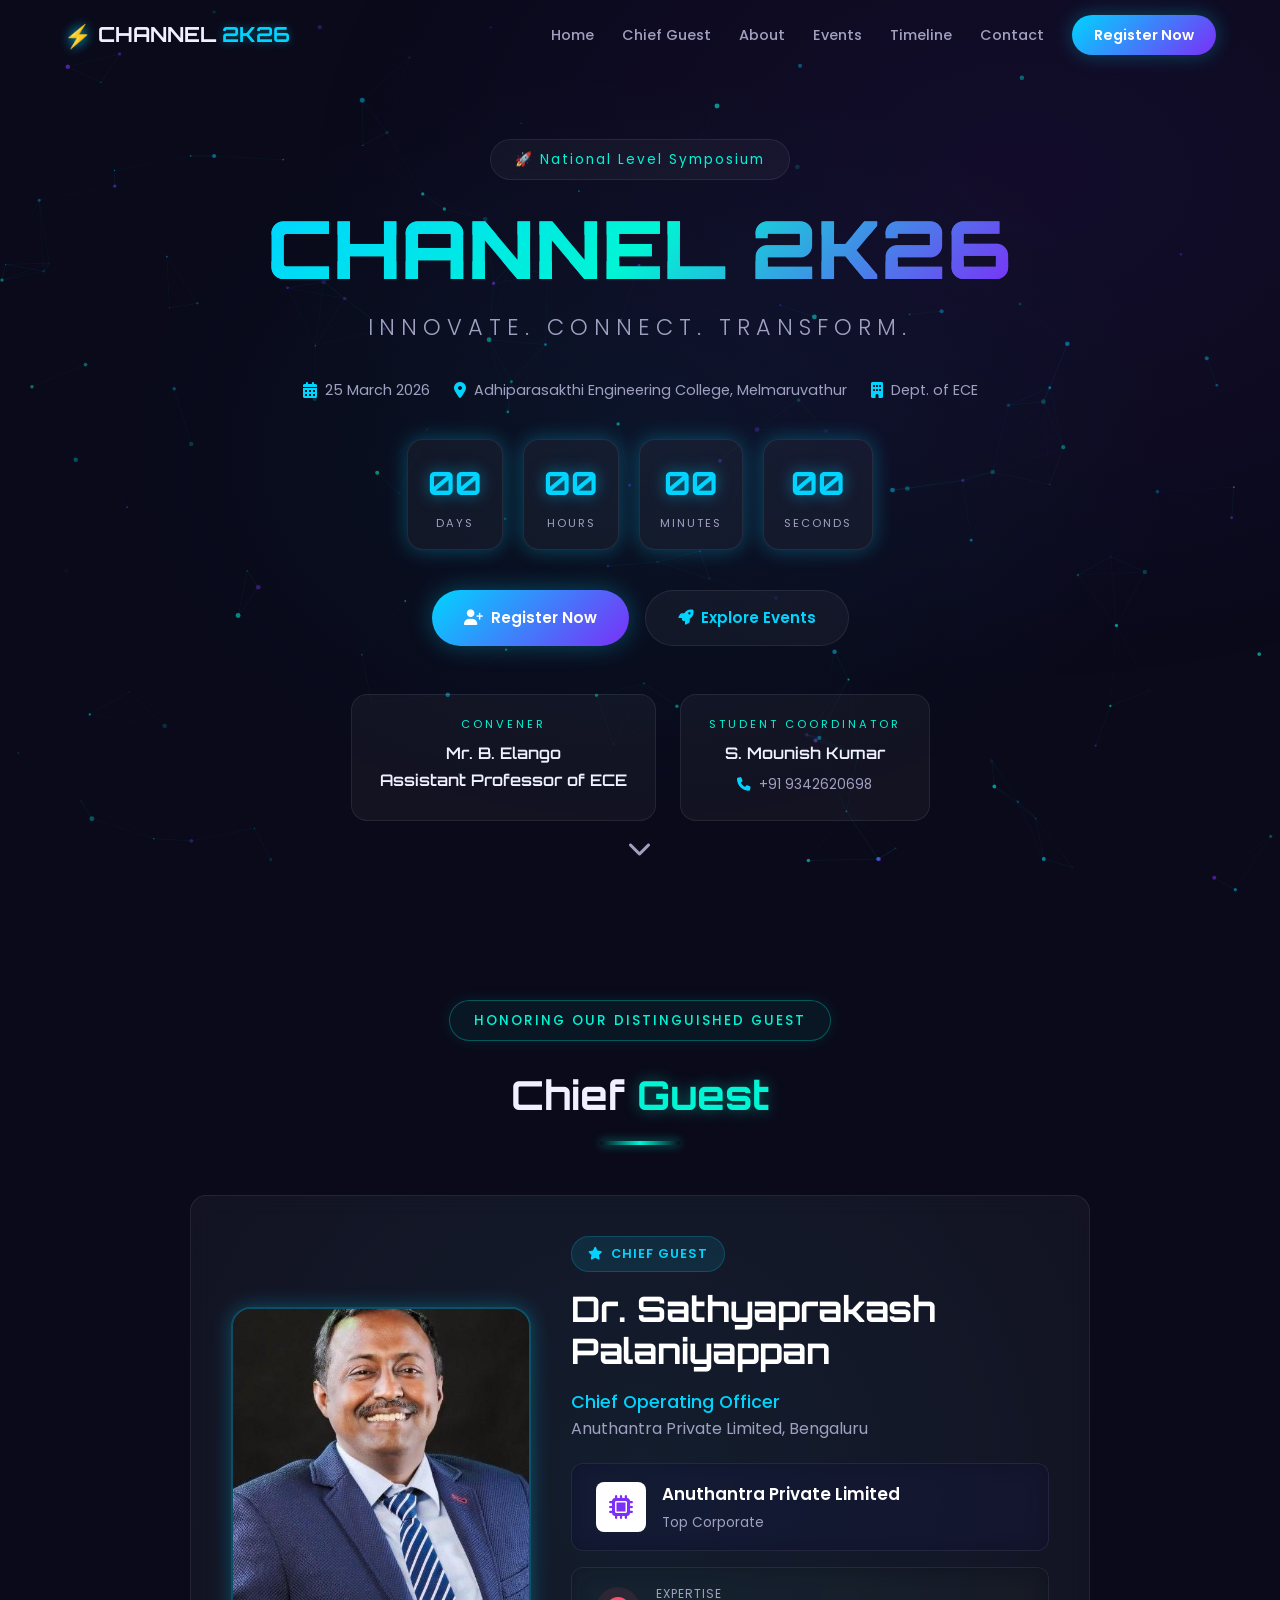
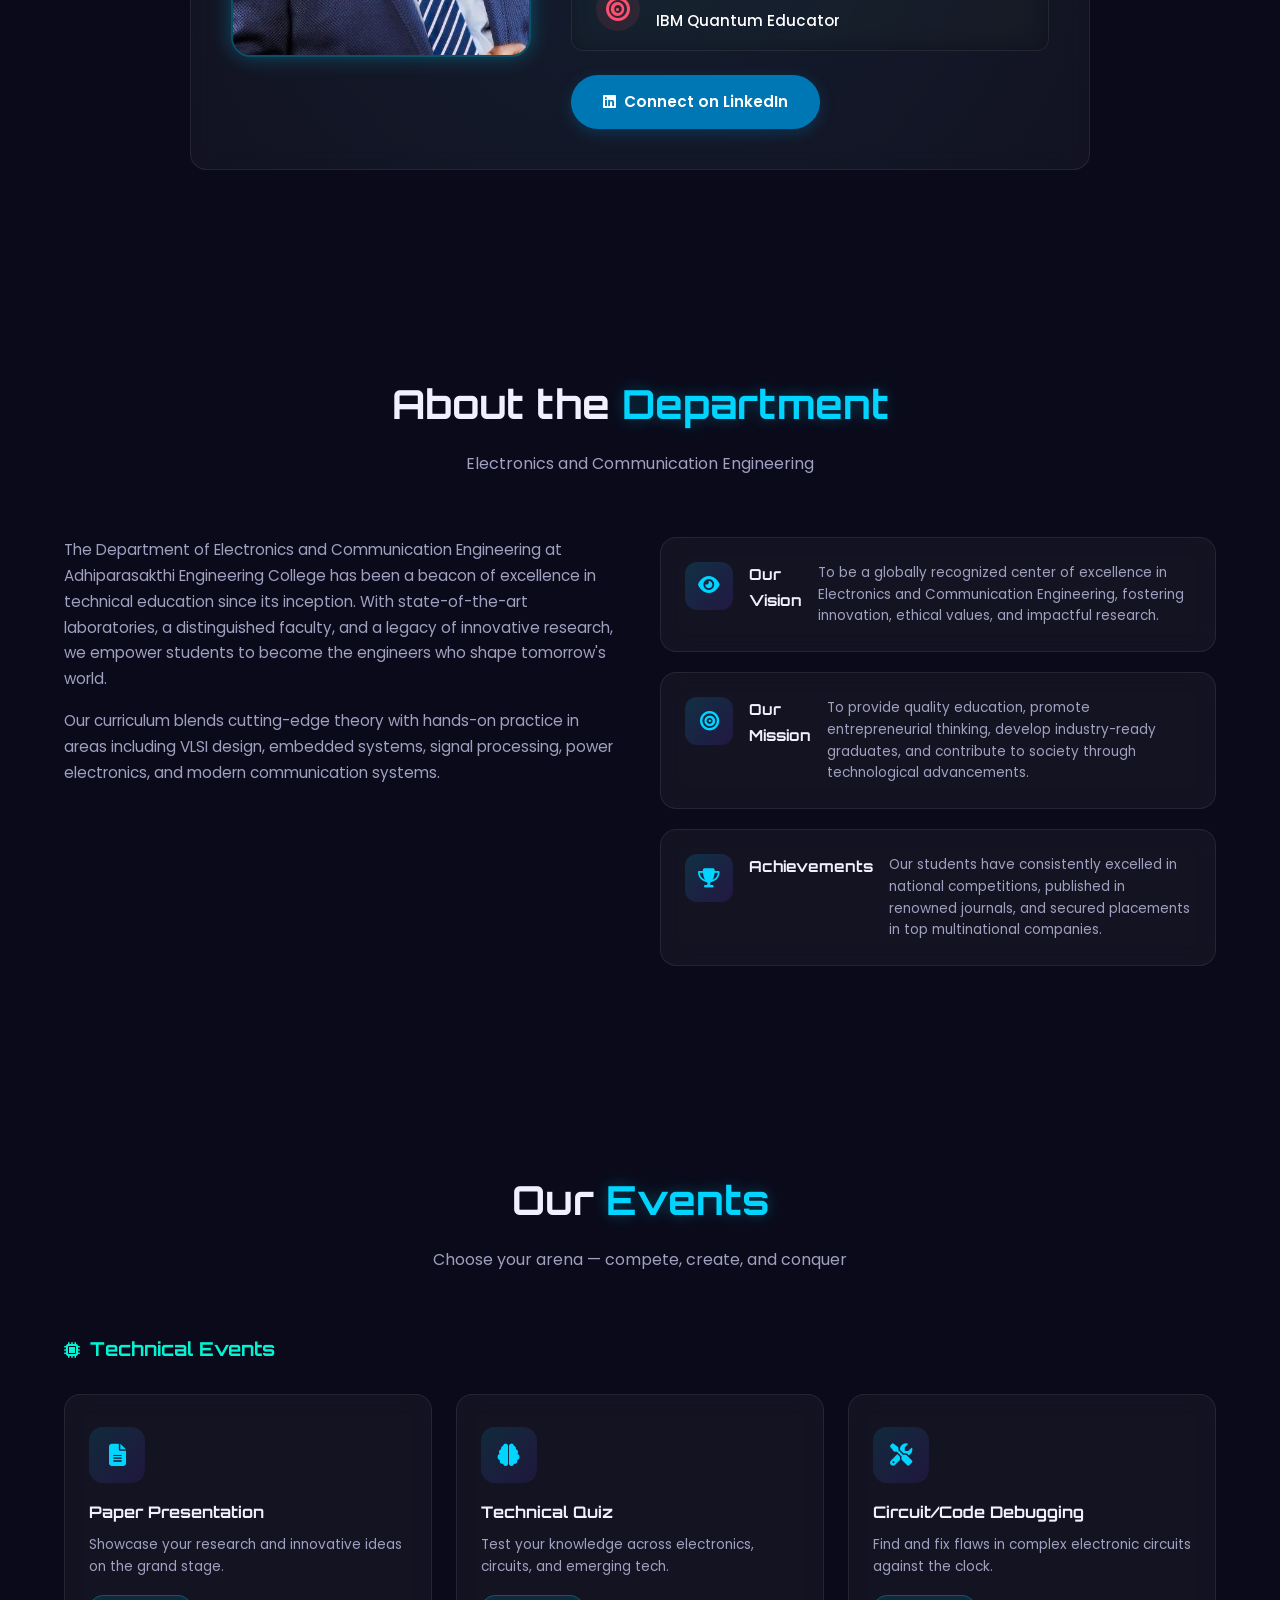
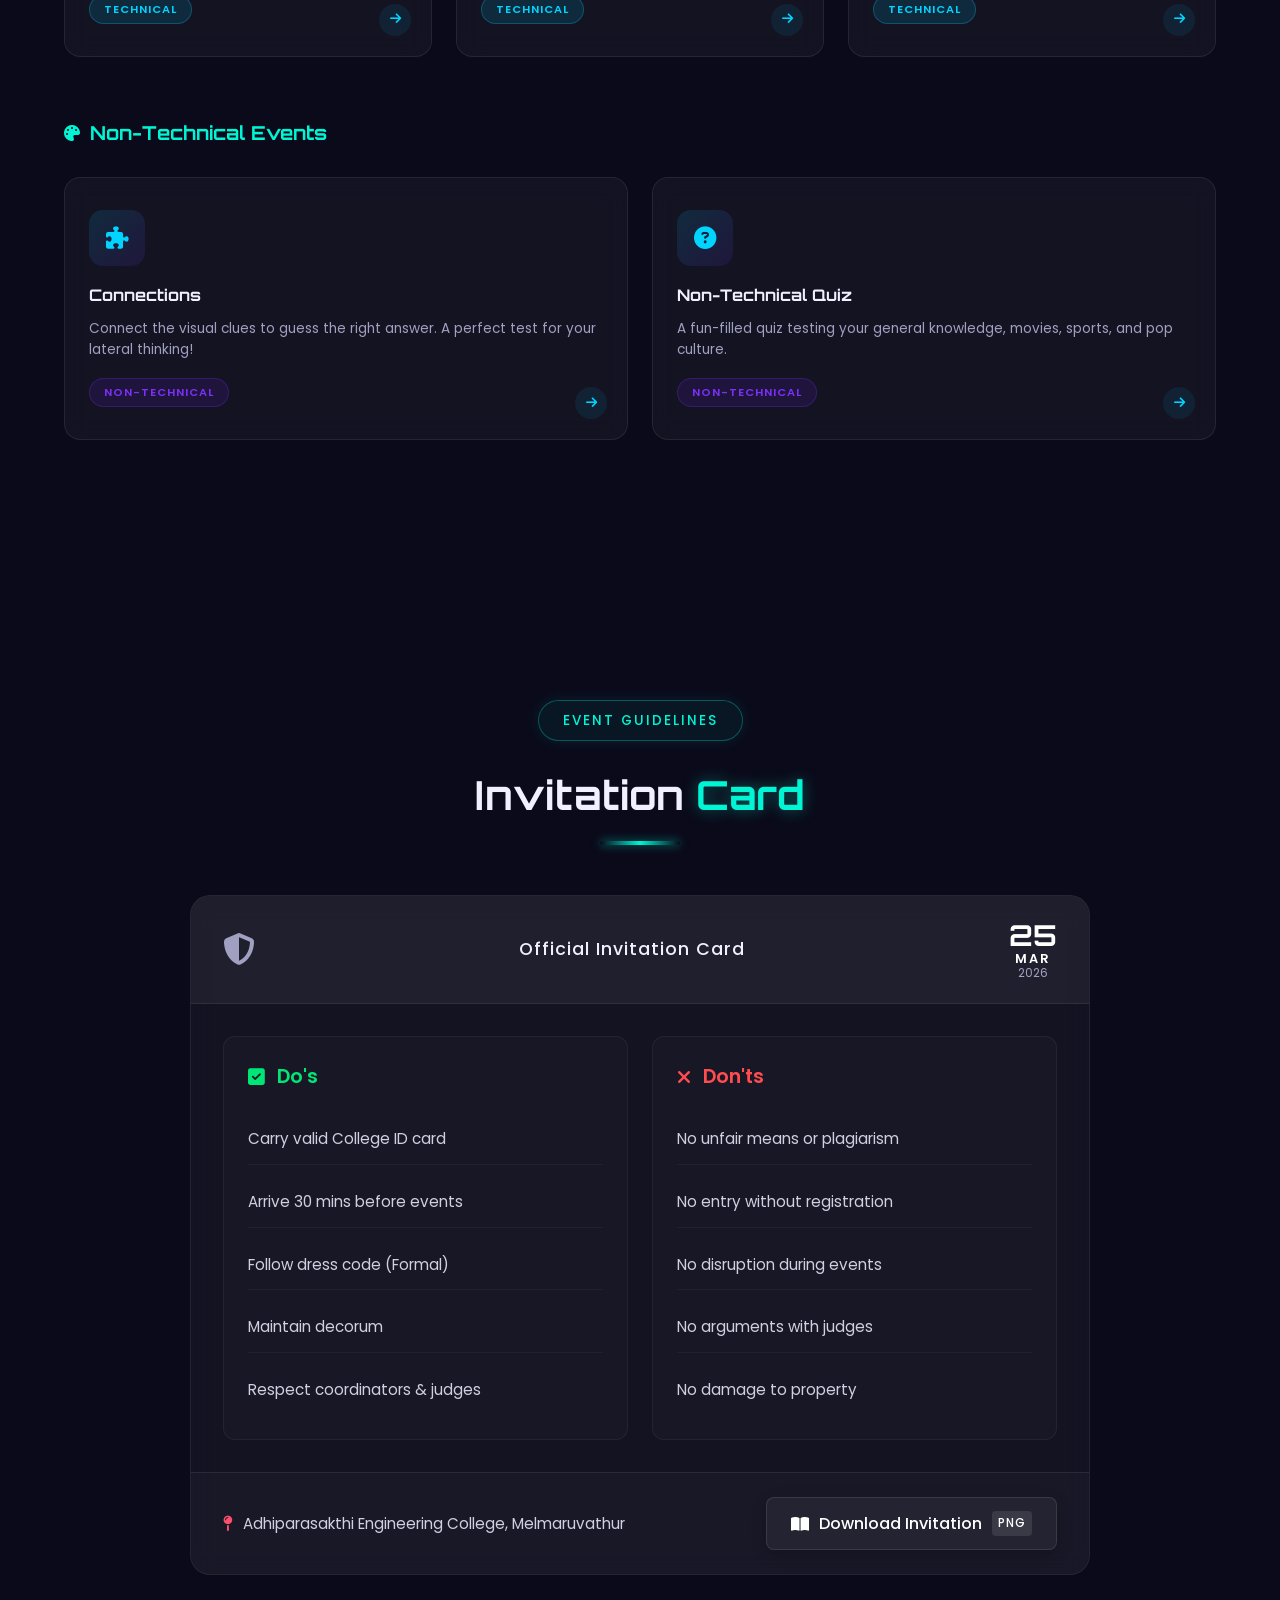
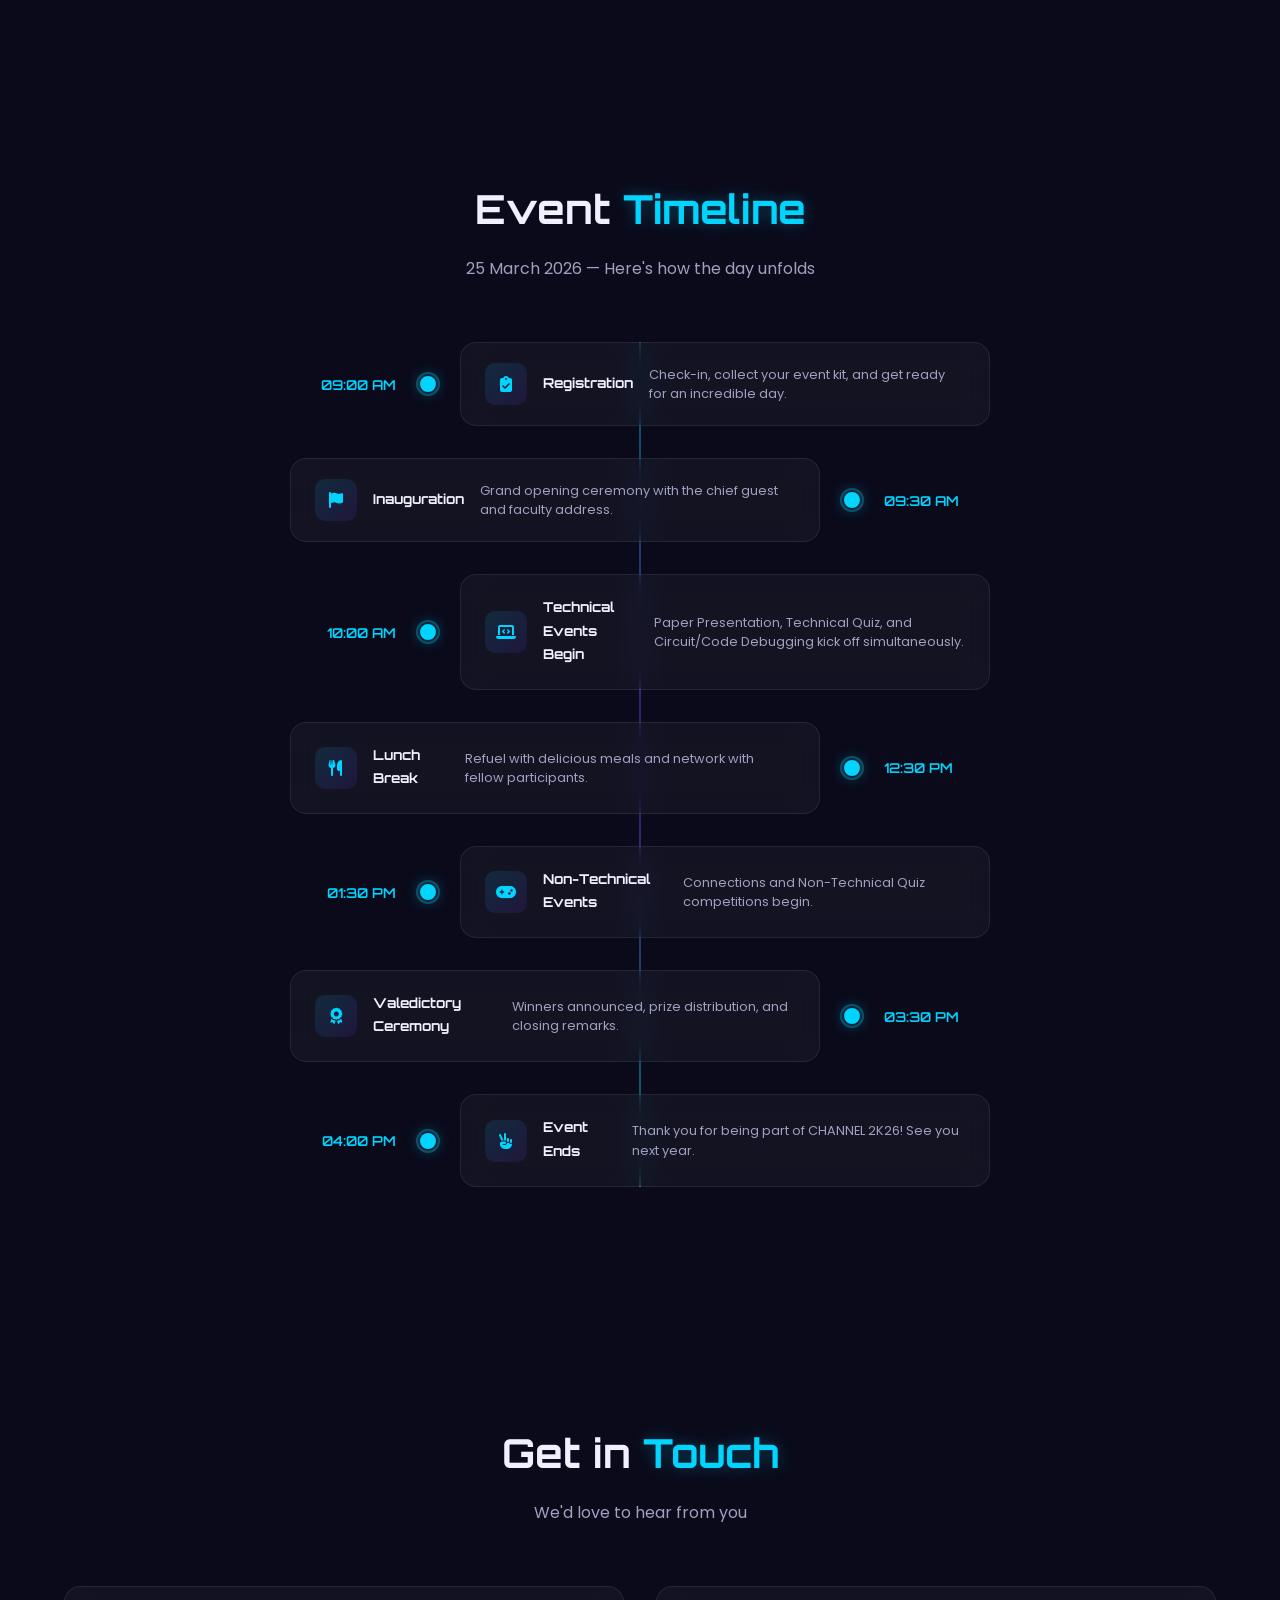
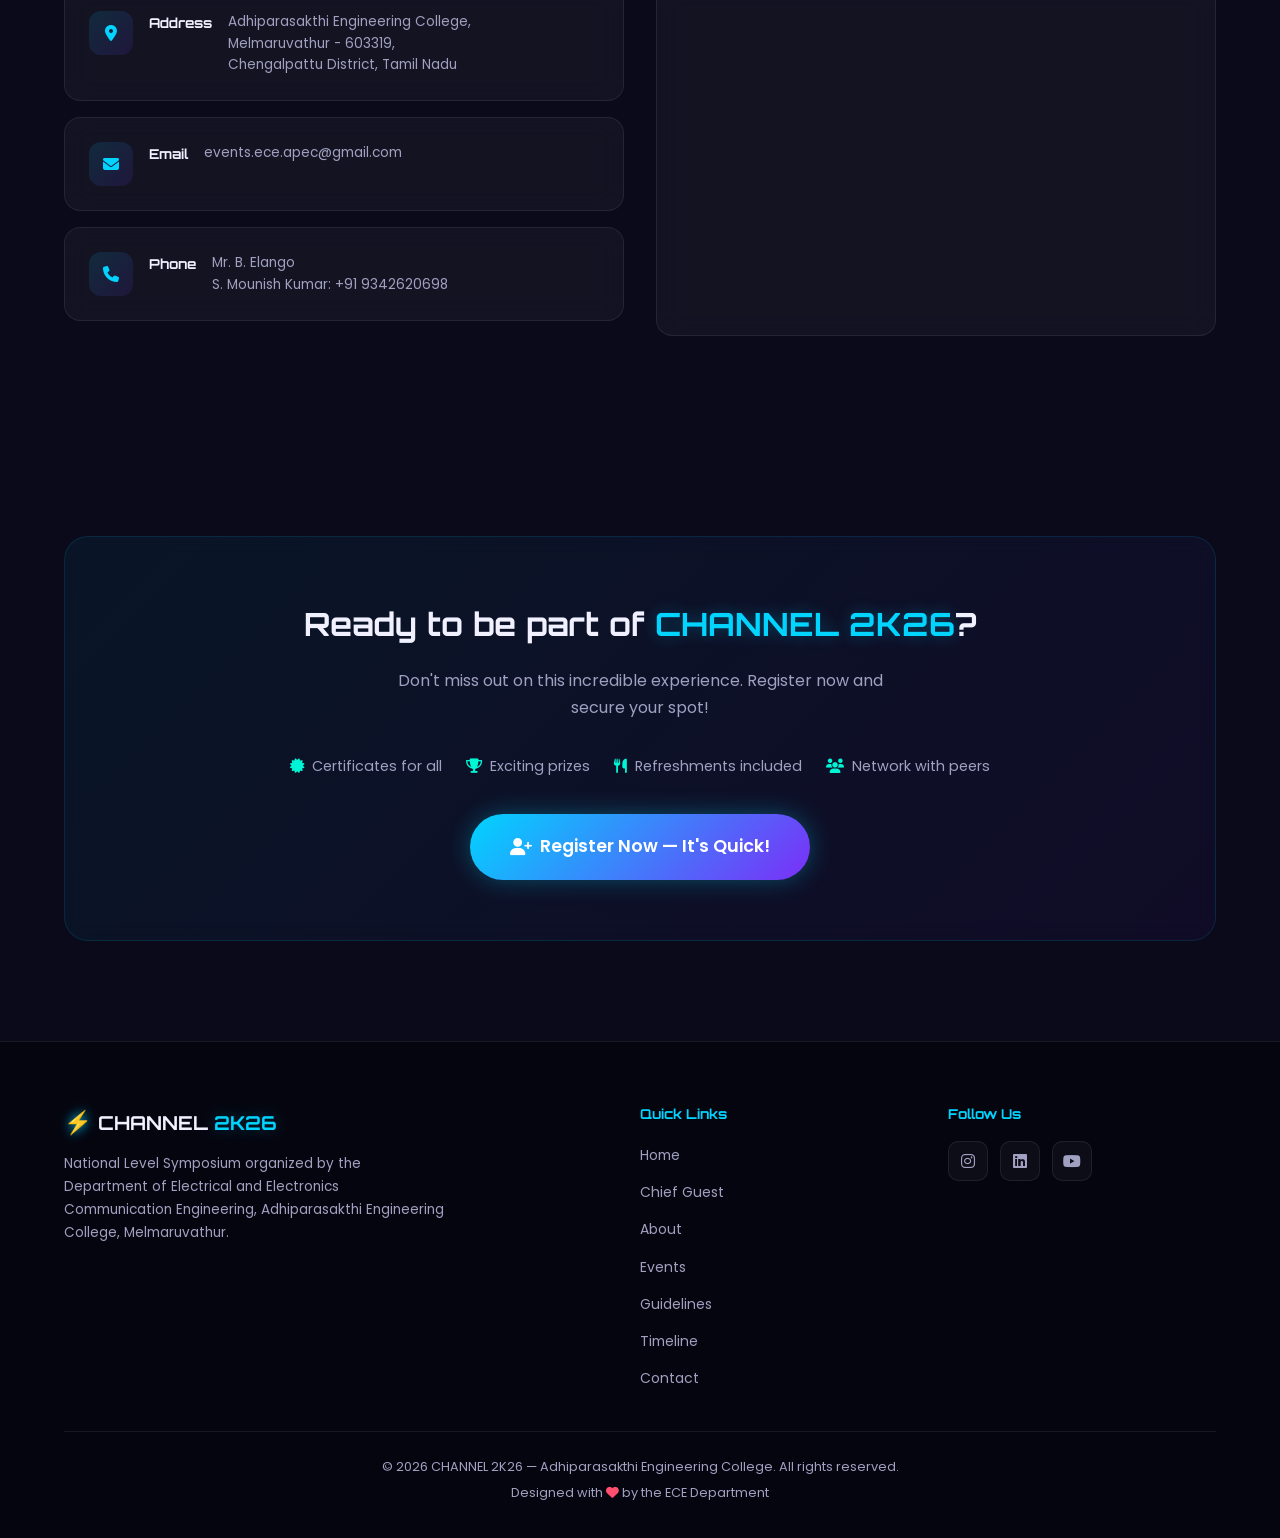
==== commit 7bef0122: "Update official name with additional title" ====
--- a/index.html
+++ b/index.html
@@ -109,7 +109,7 @@
       <div class="hero-officials">
         <div class="official-card">
           <div class="official-role">Convener</div>
-          <div class="official-name">Mr. B. Elango</div>
+          <div class="official-name">Mr. B. Elango </br> Assistant Professor of ECE </div>
         </div>
         <div class="official-card">
           <div class="official-role">Student Coordinator</div>
@@ -529,4 +529,4 @@
   <script src="script.js"></script>
 </body>
 
-</html>+</html>
